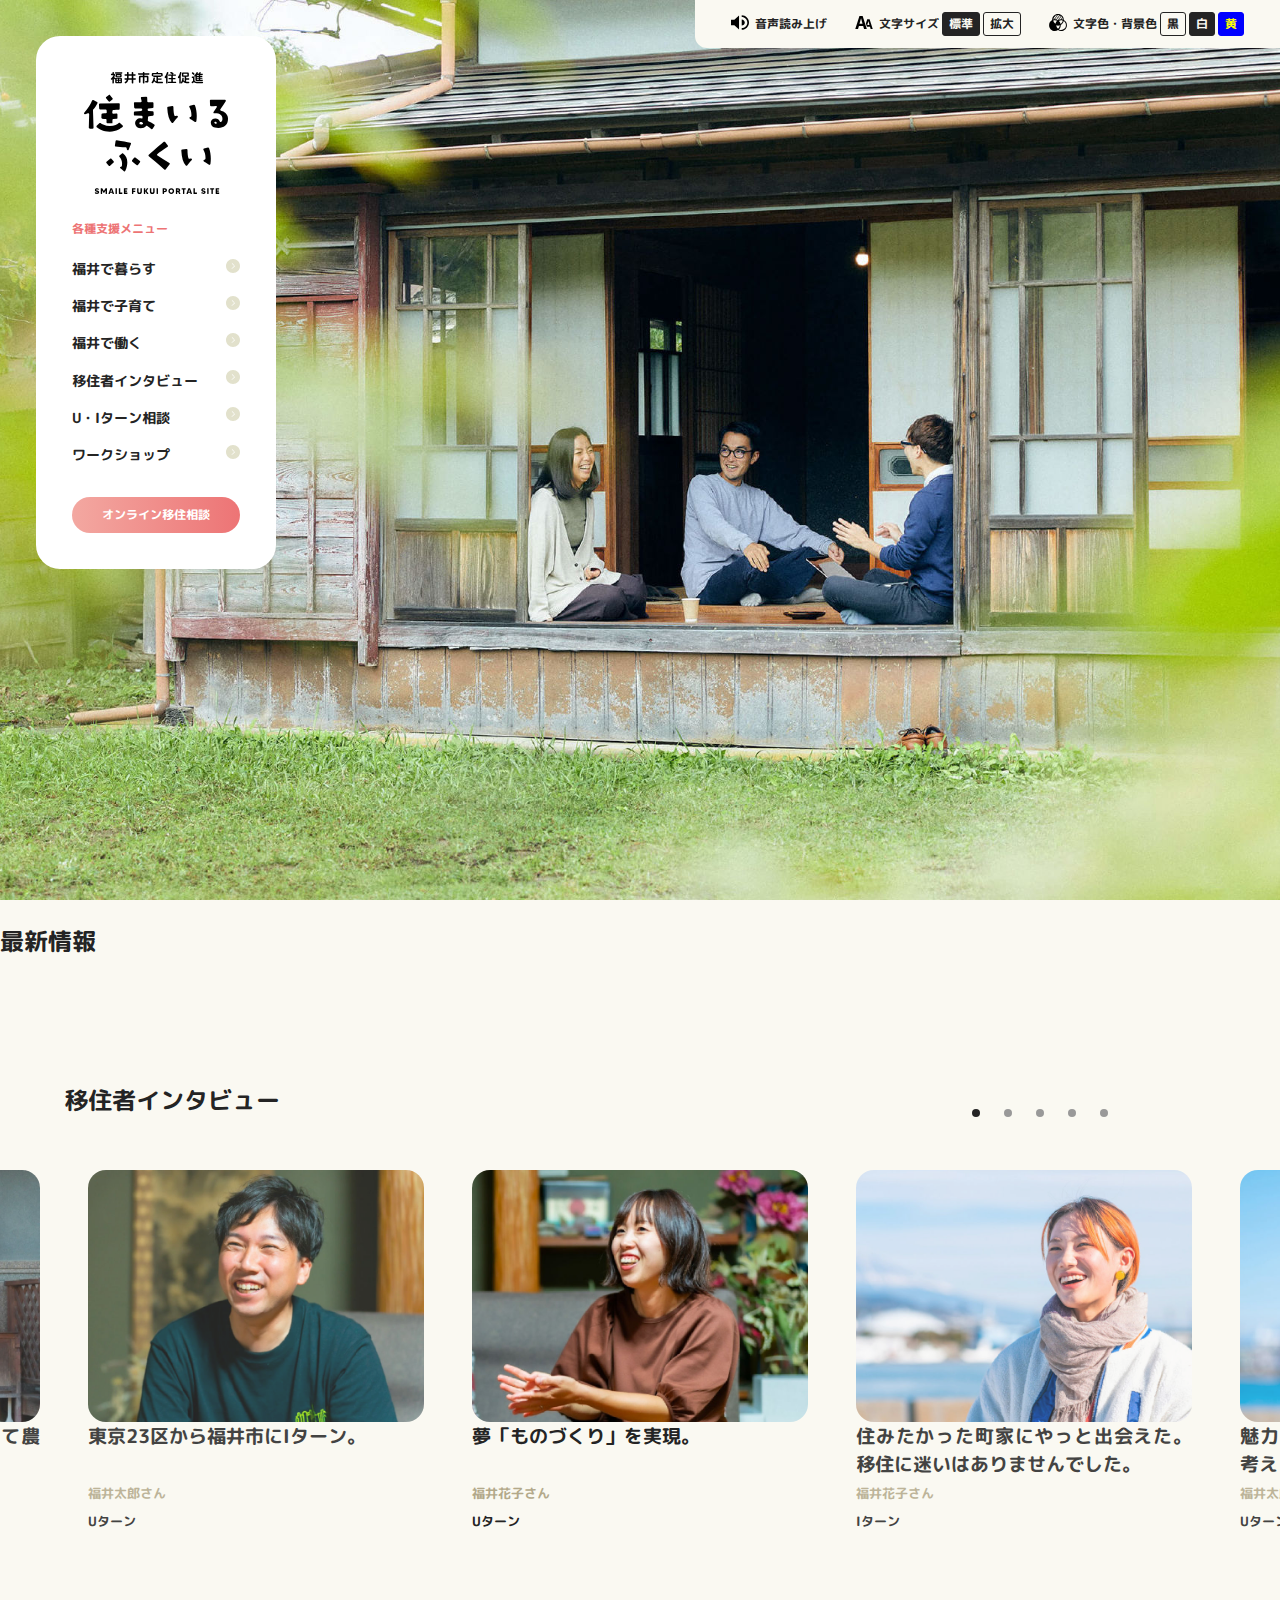
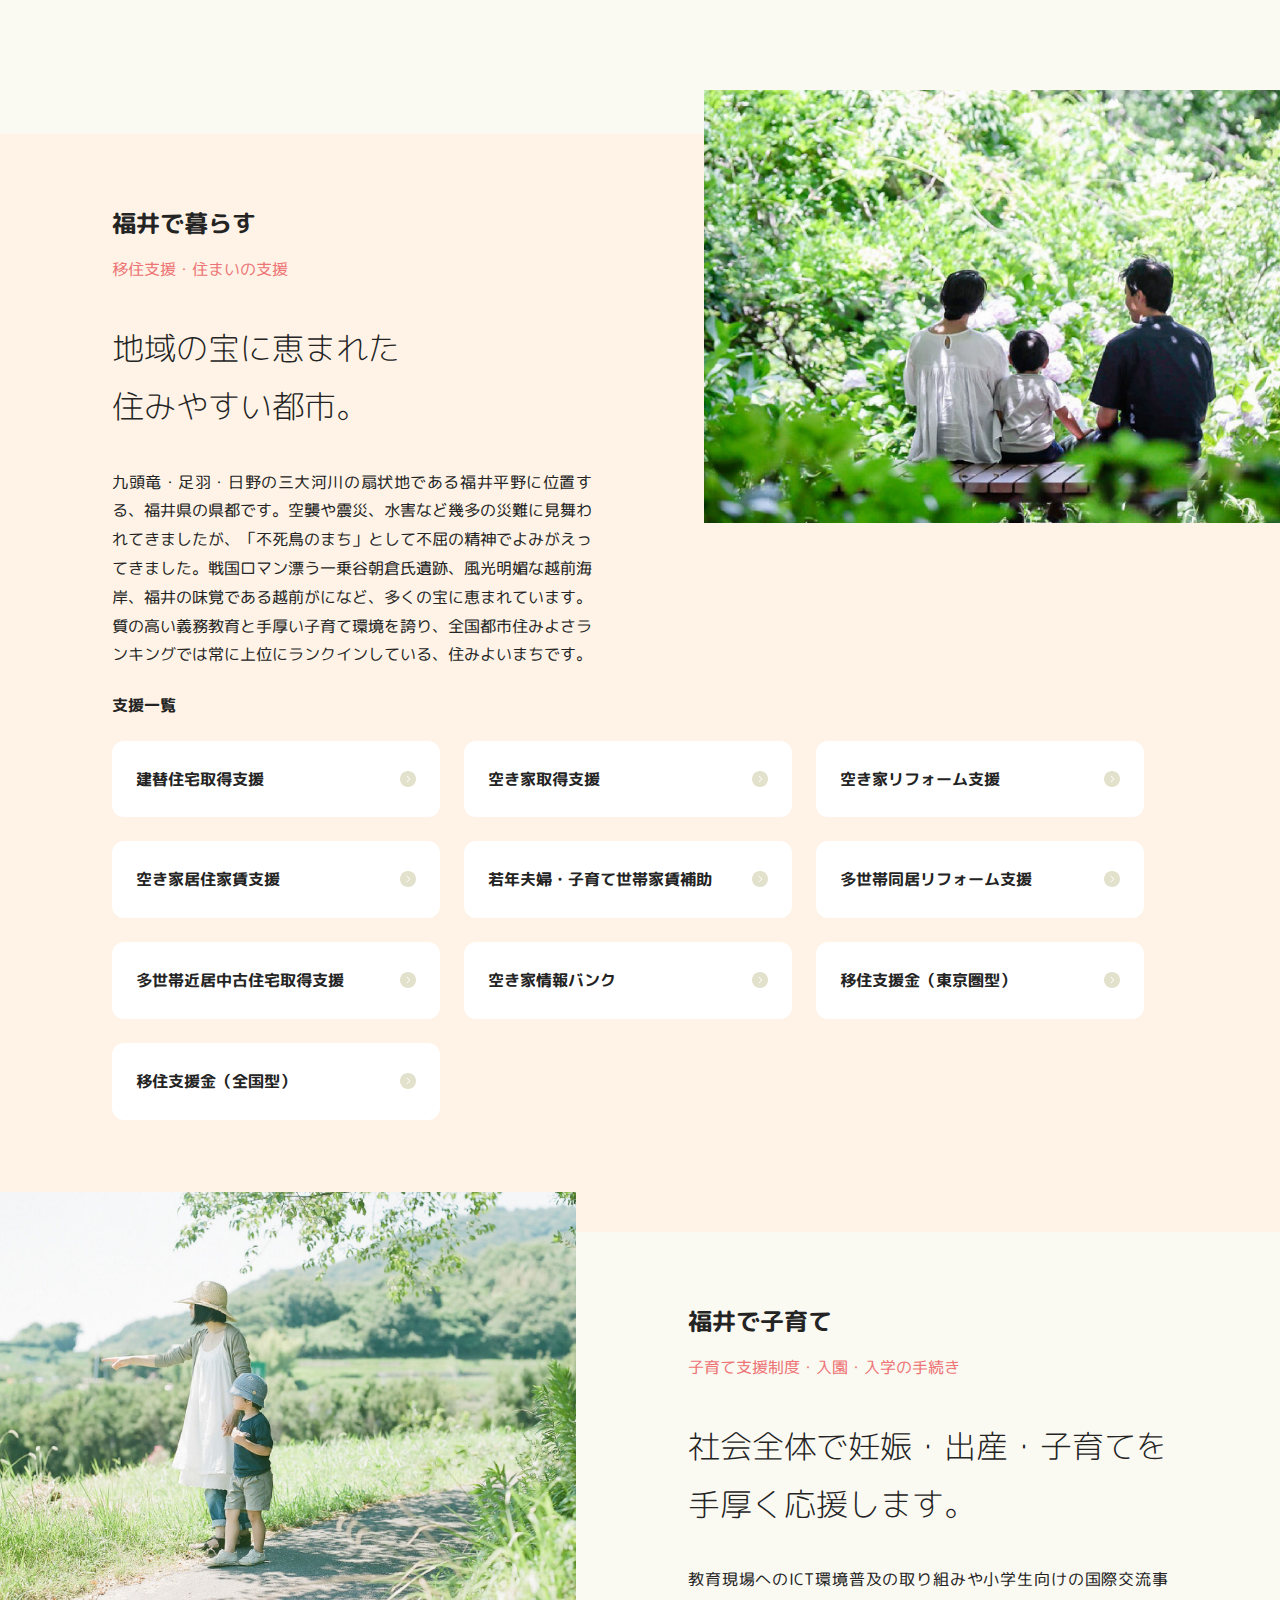
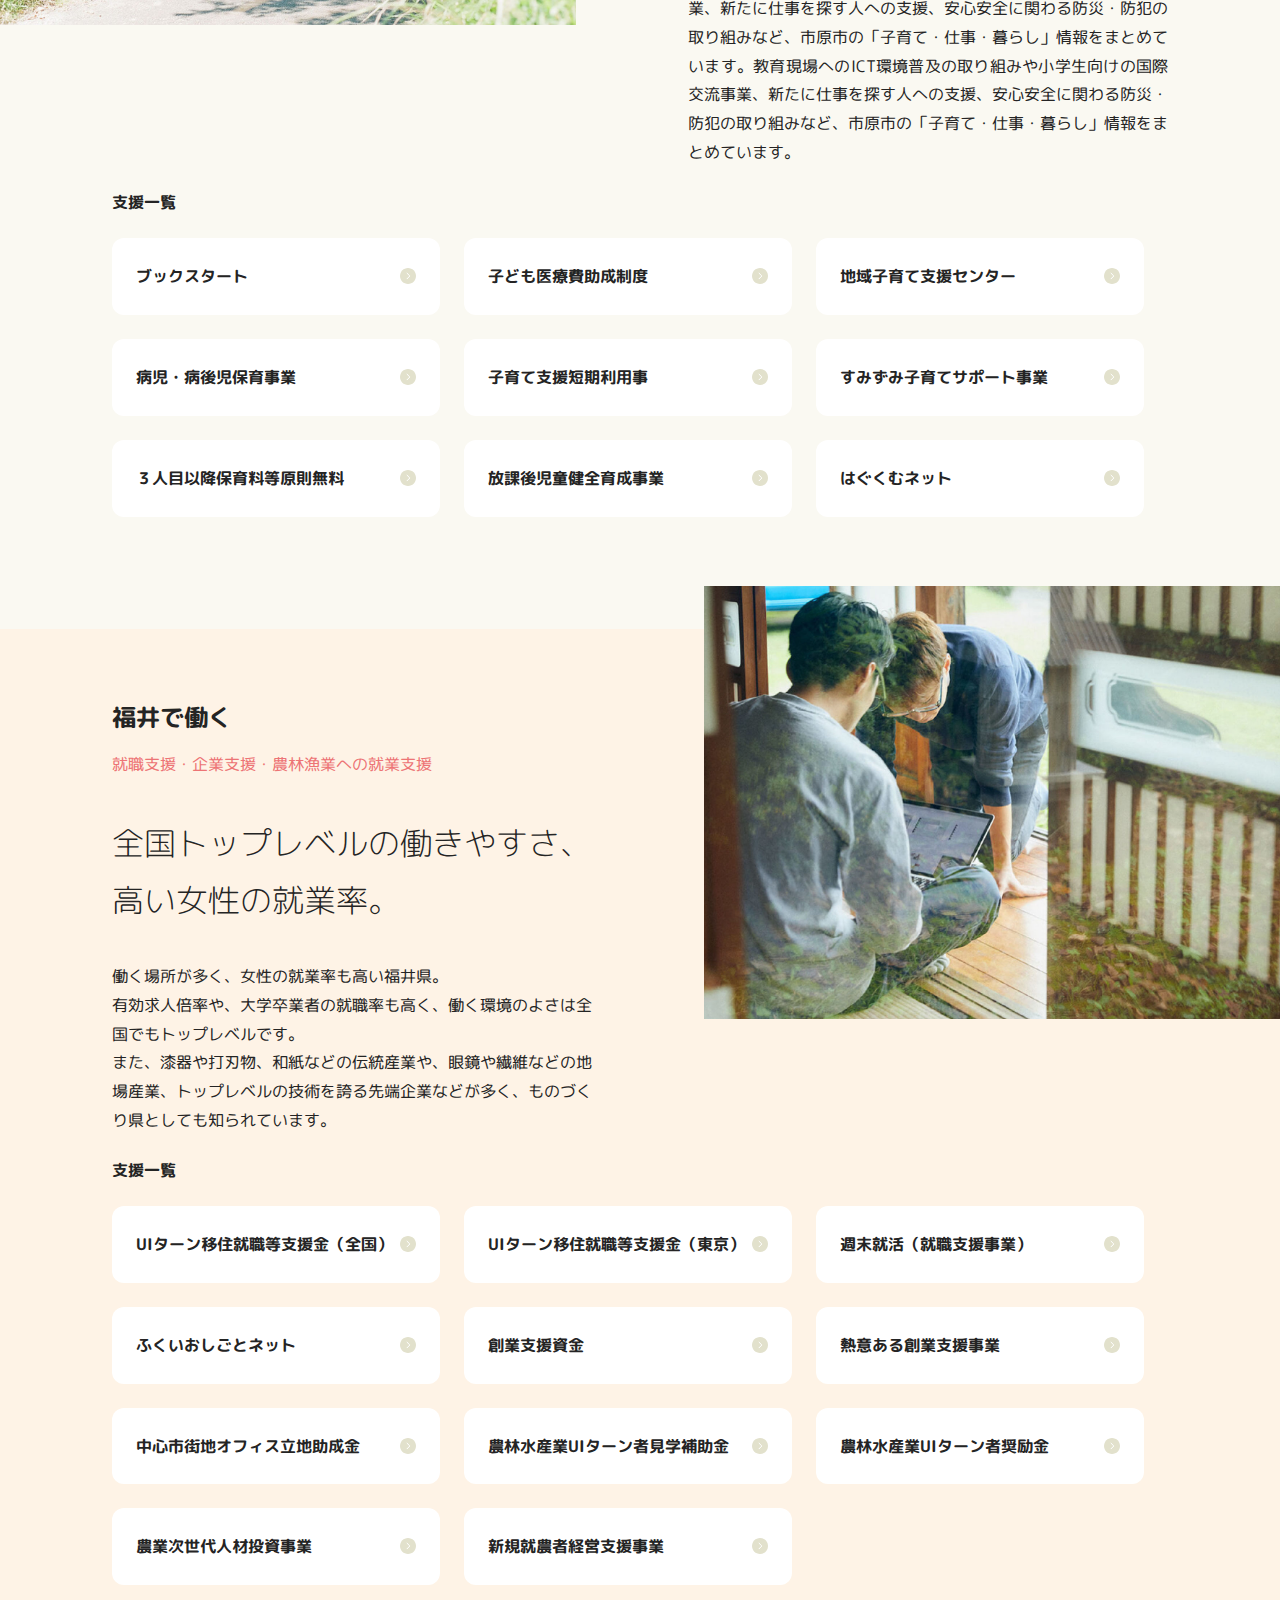
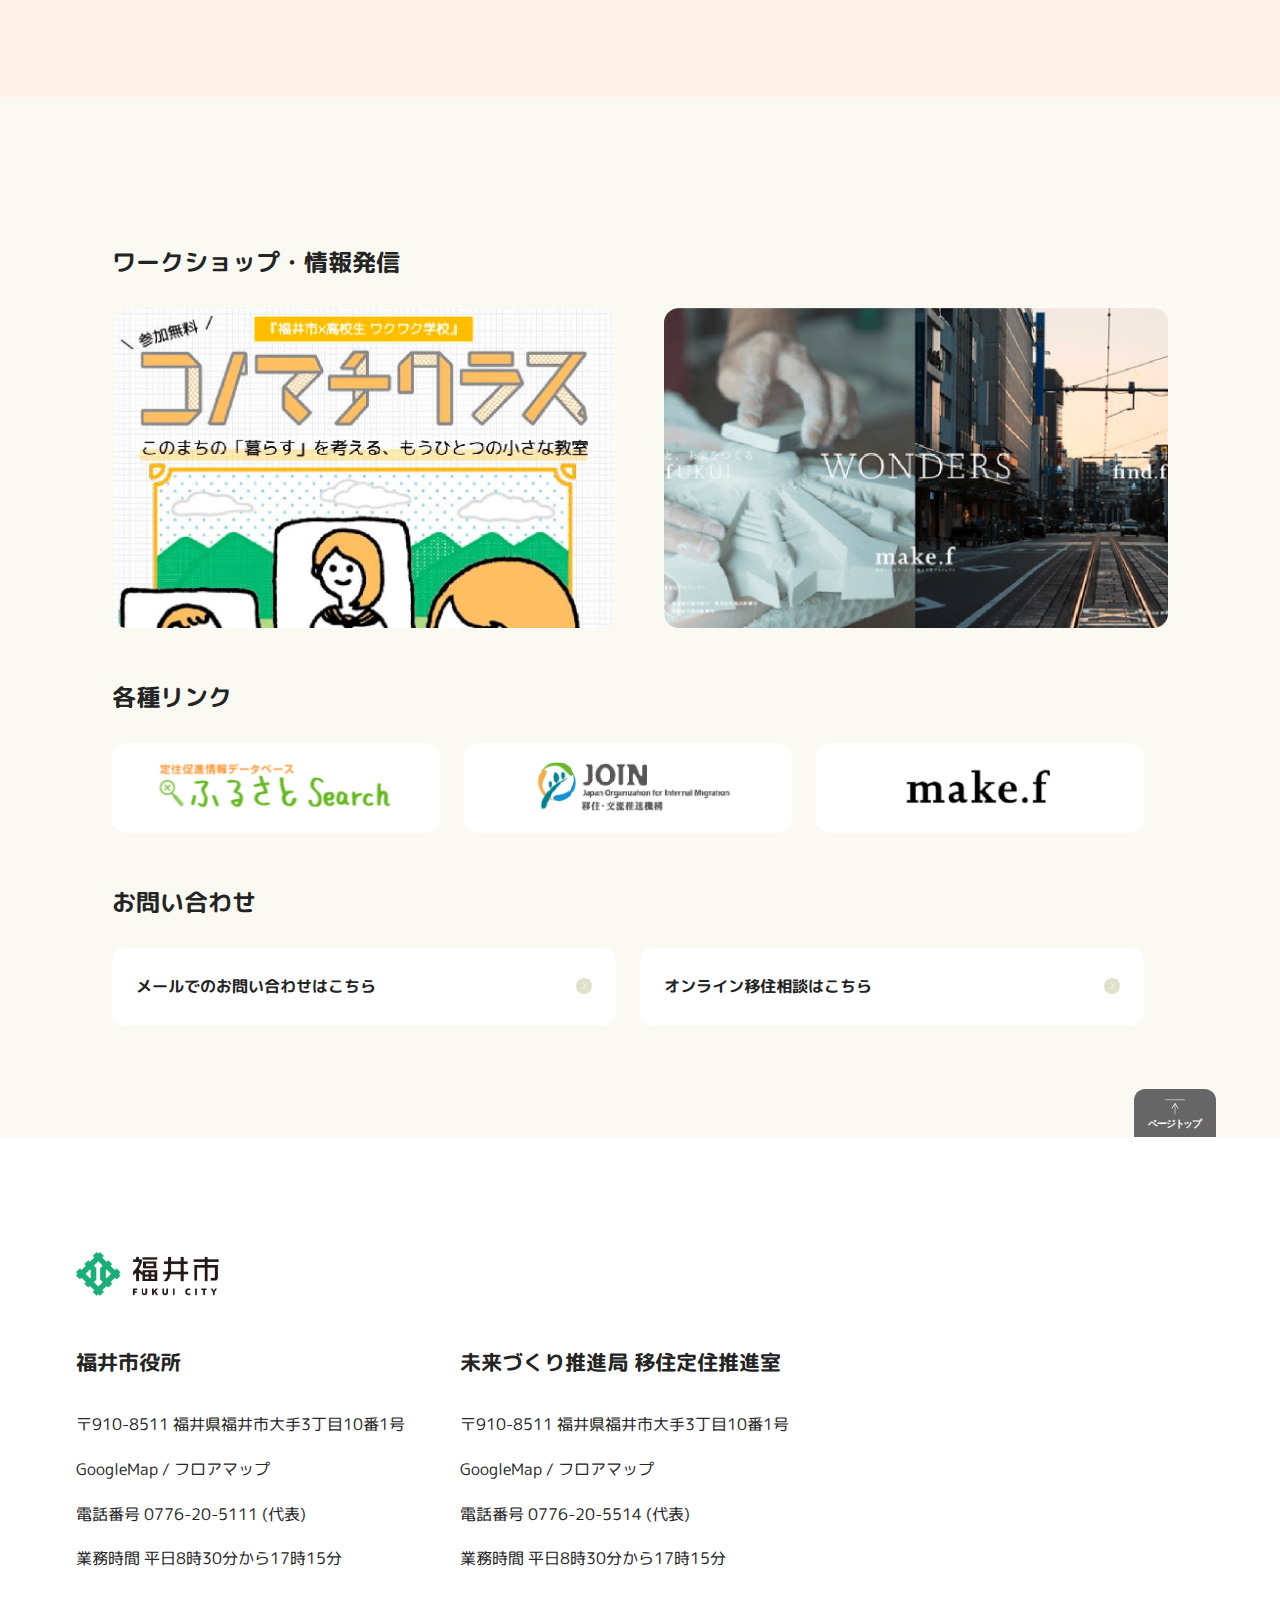
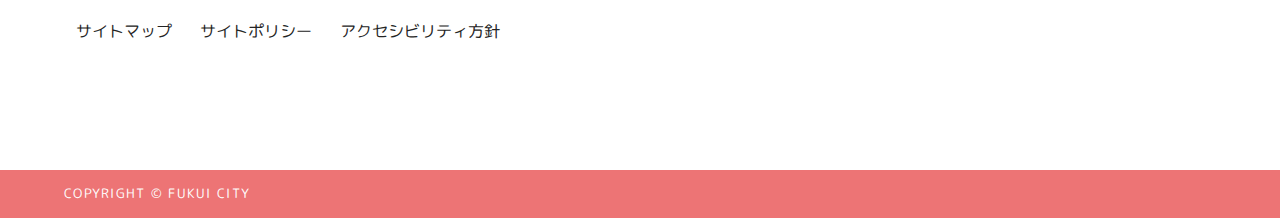
==== index.html @ 0d893379 "Implement tooltip" ====
<!DOCTYPE html>
<html>
  <head>
    <meta charset="utf-8">
    <meta name="viewport" content="width=device-width, initial-scale=1.0">
    <title>福井市定住促進 住まいるふくい</title>
    <link rel="preconnect" href="https://fonts.googleapis.com">
    <link rel="preconnect" href="https://fonts.gstatic.com" crossorigin>
    <link href="https://fonts.googleapis.com/css2?family=M+PLUS+Rounded+1c:wght@300;400;700&display=swap" rel="stylesheet">
    <link rel="stylesheet" href="./style.css">
    <link rel="icon" href="favicon.ico">
  </head>
  <body>
    <header id="hero" class="hero">
      <div class="hero__mobileHeader">
        <div class="hero__sitebrand --mobile">
          <img src="./assets/logo_teiju.svg">
        </div>
        <div class="hero__accessibility btnAccessibility">
          <span>アクセシビリティ・言語</span>
          <img src="./assets/icon_accessibility.svg">
        </div>
      </div>
      <div class="hero__inner">
        <nav class="hero__nav">
          <h1 class="hero__sitebrand">
            <img src="./assets/logo_teiju.svg">
          </h1>
          <h2 class="hero__navheading">各種支援メニュー</h2>
          <ul class="nav">
            <li class="nav__mainMenuItem"><a href="#" data-toggle="submenu">福井で暮らす</a>
              <div class="nav__subMenuWrap --collapse" data-role="submenu">
                <div class="nav__subMenuInner --collapse">
                  <h3 class="nav__subHeading">見出しが入ります</h3>
                  <ul class="nav__subMenu">
                    <li class="nav__subMenuItem"><a href="#">リスト項目が入ります</a></li>
                  </ul>
                  <h3 class="nav__subHeading">見出しが入ります</h3>
                  <ul class="nav__subMenu">
                    <li class="nav__subMenuItem"><a href="#">リスト項目が入ります</a></li>
                    <li class="nav__subMenuItem"><a href="#">リスト項目が入ります</a></li>
                    <li class="nav__subMenuItem"><a href="#">リスト項目が入ります</a></li>
                  </ul>
                  <h3 class="nav__subHeading">見出しが入ります</h3>
                  <ul class="nav__subMenu">
                    <li class="nav__subMenuItem"><a href="#">リスト項目が入ります</a></li>
                    <li class="nav__subMenuItem"><a href="#">リスト項目が入ります</a></li>
                    <li class="nav__subMenuItem"><a href="#">リスト項目が入ります</a></li>
                  </ul>
                </div>
              </div>
            </li>
            <li class="nav__mainMenuItem"><a href="#" data-toggle="submenu">福井で子育て</a>
              <div class="nav__subMenuWrap --collapse" data-role="submenu">
                <div class="nav__subMenuInner --collapse">
                  <h3 class="nav__subHeading">見出しが入ります</h3>
                  <ul class="nav__subMenu">
                    <li class="nav__subMenuItem"><a href="#">リスト項目が入ります</a></li>
                  </ul>
                  <h3 class="nav__subHeading">見出しが入ります</h3>
                  <ul class="nav__subMenu">
                    <li class="nav__subMenuItem"><a href="#">リスト項目が入ります</a></li>
                    <li class="nav__subMenuItem"><a href="#">リスト項目が入ります</a></li>
                  </ul>
                </div>
              </div>
            </li>
            <li class="nav__mainMenuItem"><a href="#" data-toggle="submenu">福井で働く</a>
              <div class="nav__subMenuWrap --collapse" data-role="submenu">
                <div class="nav__subMenuInner --collapse">
                  <h3 class="nav__subHeading">就職支援</h3>
                  <ul class="nav__subMenu">
                    <li class="nav__subMenuItem"><a href="#">就職支援事業「週末就活」</a></li>
                  </ul>
                  <h3 class="nav__subHeading">起業支援</h3>
                  <ul class="nav__subMenu">
                    <li class="nav__subMenuItem"><a href="#">創業支援資金</a></li>
                    <li class="nav__subMenuItem"><a href="#">熱意ある創業支援事業</a></li>
                    <li class="nav__subMenuItem"><a href="#">中心市街地オフィス立地助成金</a></li>
                  </ul>
                  <h3 class="nav__subHeading">農林漁業への就業支援</h3>
                  <ul class="nav__subMenu">
                    <li class="nav__subMenuItem"><a href="#">新規就農支援</a></li>
                    <li class="nav__subMenuItem"><a href="#">林業への就業支援</a></li>
                    <li class="nav__subMenuItem"><a href="#">漁業への就業支援</a></li>
                  </ul>
                </div>
              </div>
            </li>
            <li class="nav__mainMenuItem"><a href="#" data-toggle="submenu">移住者インタビュー</a>
              <div class="nav__subMenuWrap --collapse" data-role="submenu">
                <div class="nav__subMenuInner --collapse">
                  <h3 class="nav__subHeading">見出しが入ります</h3>
                  <ul class="nav__subMenu">
                    <li class="nav__subMenuItem"><a href="#">リスト項目が入ります</a></li>
                    <li class="nav__subMenuItem"><a href="#">リスト項目が入ります</a></li>
                  </ul>
                  <h3 class="nav__subHeading">見出しが入ります</h3>
                  <ul class="nav__subMenu">
                    <li class="nav__subMenuItem"><a href="#">リスト項目が入ります</a></li>
                    <li class="nav__subMenuItem"><a href="#">リスト項目が入ります</a></li>
                  </ul>
                </div>
              </div>
            </li>
            <li class="nav__mainMenuItem"><a href="#" data-toggle="submenu">U・Iターン相談</a>
              <div class="nav__subMenuWrap --collapse" data-role="submenu">
                <div class="nav__subMenuInner --collapse">
                  <h3 class="nav__subHeading">見出しが入ります</h3>
                  <ul class="nav__subMenu">
                    <li class="nav__subMenuItem"><a href="#">リスト項目が入ります</a></li>
                    <li class="nav__subMenuItem"><a href="#">リスト項目が入ります</a></li>
                  </ul>
                </div>
              </div>
            </li>
            <li class="nav__mainMenuItem"><a href="#" data-toggle="submenu">ワークショップ</a>
              <div class="nav__subMenuWrap --collapse" data-role="submenu">
                <div class="nav__subMenuInner --collapse">
                  <h3 class="nav__subHeading">見出しが入ります</h3>
                  <ul class="nav__subMenu">
                    <li class="nav__subMenuItem"><a href="#">リスト項目が入ります</a></li>
                    <li class="nav__subMenuItem"><a href="#">リスト項目が入ります</a></li>
                  </ul>
                </div>
              </div>
            </li>
          </ul>
          <a href="#" class="nav__button">オンライン移住相談</a>
        </nav>
        <div class="controlpanel">
          <ul class="controlpanel__controllers">
            <li class="controlpanel__controller --speaker">
              <a href="#" class="controlpanel__span --speaker btnSpeaker">音声読み上げ</a>
            </li>
            <li class="controlpanel__controller --fontsize">
              <span class="controlpanel__span --fontsize">文字サイズ</span>
              <a href="#" class="controlpanel__button --fontsize_reguler btnFontsizeReguler">標準</a>
              <a href="#" class="controlpanel__button --fontsize_large btnFontsizeLarge">拡大</a>
            </li>
            <li class="controlpanel__controller --color">
              <span class="controlpanel__span --color">文字色・背景色</span>
              <a href="#" class="controlpanel__button --color_light btnColorLight">黒</a>
              <a href="#" class="controlpanel__button --color_dark btnColorDark">白</a>
              <a href="#" class="controlpanel__button --color_vivid btnColorVivid">黄</a>
            </li>
          </ul>
        </div>
      </div>
    </header>
    <main>
      <section id="news" class="news">
        <div class="news__inner">
          <h2 class="news__heading">最新情報</h2>

        </div>
      </section>
      <section id="interview" class="interview">
        <h2 class="interview__heading">移住者インタビュー</h2>
        <div class="slider" data-gap="48">
          <figure class="slider__inner">
            <figure class="slider__item">
              <img class="slider__image" src="./assets/interview_00.jpg">
              <figcaption class="slider__caption">
                夢「ものづくり」を実現。<br>&nbsp;
                <br><span class="slider__captionSpan1">福井花子さん</span>
                <br><span class="slider__captionSpan2">Uターン</span>
              </figcaption>
            </figure>
            <figure class="slider__item">
              <img class="slider__image" src="./assets/interview_01.jpg">
              <figcaption class="slider__caption">
                住みたかった町家にやっと出会えた。移住に迷いはありませんでした。
                <br><span class="slider__captionSpan1">福井花子さん</span>
                <br><span class="slider__captionSpan2">Iターン</span>
              </figcaption>
            </figure>
            <figure class="slider__item">
              <img class="slider__image" src="./assets/interview_02.jpg">
              <figcaption class="slider__caption">
                魅力的な人・もの・資源につながって考えられる場所。
                <br><span class="slider__captionSpan1">福井太郎さん</span>
                <br><span class="slider__captionSpan2">Uターン</span>
              </figcaption>
            </figure>
            <figure class="slider__item">
              <img class="slider__image" src="./assets/interview_03.jpg">
              <figcaption class="slider__caption">
                自然豊かな地で、家族一丸となって農作物を育てる幸せ。
                <br><span class="slider__captionSpan1">福井花子さん</span>
                <br><span class="slider__captionSpan2">Iターン</span>
              </figcaption>
            </figure>
            <figure class="slider__item">
              <img class="slider__image" src="./assets/interview_04.jpg">
              <figcaption class="slider__caption">
                東京23区から福井市にIターン。<br>&nbsp;
                <br><span class="slider__captionSpan1">福井太郎さん</span>
                <br><span class="slider__captionSpan2">Uターン</span>
              </figcaption>
            </figure>
          </figure>
        </div>
      </section>
      <section id="support-live" class="support-live">
        <figure class="support-live__image">
          <img src="./assets/support-live.jpg">
        </figure>
        <div class="support-live__inner">
          <div class="support-live__content">
            <h2 class="support-live__heading">
              福井で暮らす
              <br><span class="support-live__subheading">移住支援・住まいの支援</span>
            </h2>
            <h3 class="support-live__lead">地域の宝に恵まれた<br>住みやすい都市。</h3>
            <div class="support-live__intro">
              <p>九頭竜・足羽・日野の三大河川の扇状地である福井平野に位置する、福井県の県都です。空襲や震災、水害など幾多の災難に見舞われてきましたが、「不死鳥のまち」として不屈の精神でよみがえってきました。戦国ロマン漂う一乗谷朝倉氏遺跡、風光明媚な越前海岸、福井の味覚である越前がになど、多くの宝に恵まれています。質の高い義務教育と手厚い子育て環境を誇り、全国都市住みよさランキングでは常に上位にランクインしている、住みよいまちです。</p>
            </div>
          </div>
          <div class="support-live__support">
            <h4>支援一覧</h4>
            <ul class="support-live__list">
              <li class="support-live__listItem"><a href="#">建替住宅取得支援</a></li>
              <li class="support-live__listItem"><a href="#">空き家取得支援</a></li>
              <li class="support-live__listItem"><a href="#">空き家リフォーム支援</a></li>
              <li class="support-live__listItem"><a href="#">空き家居住家賃支援</a></li>
              <li class="support-live__listItem"><a href="#">若年夫婦・子育て世帯家賃補助</a></li>
              <li class="support-live__listItem"><a href="#">多世帯同居リフォーム支援</a></li>
              <li class="support-live__listItem"><a href="#">多世帯近居中古住宅取得支援</a></li>
              <li class="support-live__listItem"><a href="#">空き家情報バンク </a></li>
              <li class="support-live__listItem"><a href="#">移住支援金（東京圏型）</a></li>
              <li class="support-live__listItem"><a href="#">移住支援金（全国型）
              </a></li>
            </ul>
          </div>
        </div>
      </section>
      <section id="support-childcare" class="support-childcare">
        <figure class="support-childcare__image">
          <img src="./assets/support-childcare.jpg">
        </figure>
        <div class="support-childcare__inner">
          <div class="support-childcare__content">
            <h2 class="support-childcare__heading">
              福井で子育て
              <br><span class="support-childcare__subheading">子育て支援制度・入園・入学の手続き</span>
            </h2>
            <h3 class="support-childcare__lead">社会全体で妊娠・出産・子育てを<br>手厚く応援します。</h3>
            <div class="support-childcare__intro">
              <p>教育現場へのICT環境普及の取り組みや小学生向けの国際交流事業、新たに仕事を探す人への支援、安心安全に関わる防災・防犯の取り組みなど、市原市の「子育て・仕事・暮らし」情報をまとめています。教育現場へのICT環境普及の取り組みや小学生向けの国際交流事業、新たに仕事を探す人への支援、安心安全に関わる防災・防犯の取り組みなど、市原市の「子育て・仕事・暮らし」情報をまとめています。</p>
            </div>
          </div>
          <div class="support-childcare__support">
            <h4>支援一覧</h4>
            <ul class="support-childcare__list">
              <li class="support-childcare__listItem"><a href="#">ブックスタート</a></li>
              <li class="support-childcare__listItem"><a href="#">子ども医療費助成制度</a></li>
              <li class="support-childcare__listItem"><a href="#">地域子育て支援センター</a></li>
              <li class="support-childcare__listItem"><a href="#">病児・病後児保育事業</a></li>
              <li class="support-childcare__listItem"><a href="#">子育て支援短期利用事 </a></li>
              <li class="support-childcare__listItem"><a href="#">すみずみ子育てサポート事業</a></li>
              <li class="support-childcare__listItem"><a href="#">３人目以降保育料等原則無料 </a></li>
              <li class="support-childcare__listItem"><a href="#">放課後児童健全育成事業 </a></li>
              <li class="support-childcare__listItem"><a href="#">はぐくむネット</a></li>
            </ul>
          </div>
        </div>
      </section>
      <section id="support-work" class="support-work">
        <figure class="support-work__image">
          <img src="./assets/support-work.jpg">
        </figure>
        <div class="support-work__inner">
          <div class="support-work__content">
            <h2 class="support-work__heading">
              福井で働く
              <br><span class="support-work__subheading">就職支援・企業支援・農林漁業への就業支援</span>
            </h2>
            <h3 class="support-work__lead">全国トップレベルの働きやすさ、<br>高い女性の就業率。</h3>
            <div class="support-work__intro">
              <p>働く場所が多く、女性の就業率も高い福井県。</p>
              <p>有効求人倍率や、大学卒業者の就職率も高く、働く環境のよさは全国でもトップレベルです。</p>
              <p>また、漆器や打刃物、和紙などの伝統産業や、眼鏡や繊維などの地場産業、トップレベルの技術を誇る先端企業などが多く、ものづくり県としても知られています。</p>
            </div>
          </div>
          <div class="support-work__support">
            <h4>支援一覧</h4>
            <ul class="support-work__list">
              <li class="support-work__listItem"><a href="#">UIターン移住就職等支援金（全国）</a></li>
              <li class="support-work__listItem"><a href="#">UIターン移住就職等支援金（東京） </a></li>
              <li class="support-work__listItem"><a href="#">週末就活（就職支援事業）</a></li>
              <li class="support-work__listItem"><a href="#">ふくいおしごとネット </a></li>
              <li class="support-work__listItem"><a href="#">創業支援資金</a></li>
              <li class="support-work__listItem"><a href="#">熱意ある創業支援事業</a></li>
              <li class="support-work__listItem"><a href="#">中心市街地オフィス立地助成金</a></li>
              <li class="support-work__listItem"><a href="#">農林水産業UIターン者見学補助金</a></li>
              <li class="support-work__listItem"><a href="#">農林水産業UIターン者奨励金</a></li>
              <li class="support-work__listItem"><a href="#">農業次世代人材投資事業</a></li>
              <li class="support-work__listItem"><a href="#">新規就農者経営支援事業</a></li>
            </ul>
          </div>
        </div>
      </section>
      <section id="others" class="others">
        <div class="others__inner">
          <h2 class="others__heading">ワークショップ・情報発信</h2>
          <ul class="others__projects">
            <li class="others__project"><a href="#"><img src="./assets/project_00.png"></a></li>
            <li class="others__project"><a href="#"><img src="./assets/project_01.png"></a></li>
          </ul>
          <h2 class="others__heading">各種リンク</h2>
          <ul class="others__banners">
            <li class="others__banner"><a href="#"><img src="./assets/banner_00.png"></a></li>
            <li class="others__banner"><a href="#"><img src="./assets/banner_01.png"></a></li>
            <li class="others__banner"><a href="#"><img src="./assets/banner_02.png"></a></li>
          </ul>
          <h2 class="others__heading">お問い合わせ</h2>
          <ul class="others__contacts">
            <li class="others__contact"><a href="#">メールでのお問い合わせはこちら</a></li>
            <li class="others__contact"><a href="#">オンライン移住相談はこちら</a></li>
          </ul>
        </div>
      </section>
    </main>
    <footer id="footer" class="footer">
      <div class="footer__inner">
        <h3 class="footer__heading">
          <img src="./assets/logo_fukuishi.png">
        </h3>
        <div class="footer__info">
          <h4>福井市役所</h4>
          <p>〒910-8511 福井県福井市大手3丁目10番1号</p>
          <p><a href="#">GoogleMap</a> / <a href="#">フロアマップ</a></p>
          <p>電話番号 0776-20-5111 (代表)</p>
          <p>業務時間 平日8時30分から17時15分</p>
        </div>
        <div class="footer__info">
          <h4>未来づくり推進局 移住定住推進室</h4>
          <p>〒910-8511 福井県福井市大手3丁目10番1号</p>
          <p><a href="#">GoogleMap</a> / <a href="#">フロアマップ</a></p>
          <p>電話番号 0776-20-5514 (代表)</p>
          <p>業務時間 平日8時30分から17時15分</p>
        </div>
        <ul class="footer__links">
          <li class="footer__link"><a href="#">サイトマップ</a></li>
          <li class="footer__link"><a href="#">サイトポリシー</a></li>
          <li class="footer__link"><a href="#">アクセシビリティ方針</a></li>
        </ul>
        <a href="#" id="backToTop" class="footer__backToTop"><img src="./assets/backToTop.svg"></a>
      </div>
      <div class="footer__copyright">
        <div class="footer__copyinner">
          <small>copyright &copy; fukui city</small>
        </div>
      </div>
    </footer>
    <script src="./js/_backToTop.js"></script>
    <script src="./js/_drawerMenu.js"></script>
    <script src="./js/_evilIcons.js"></script>
    <script src="./js/_mainMenu.js"></script>
    <script src="./js/_slider.js"></script>
    <script src="./js/_textController.js"></script>
    <script src="./js/init.js"></script>
  </body>
</html>
---- style.css ----
/**
 * Variables
 */
:root {
  --default-background-1: #faf9f2;
  --default-background-2: #fef3e6;
  --default-foreground: #242424;
  --invert-background-1: #292a31;
  --invert-background-2: #25303d;
  --invert-foreground: #ffffff;
  --background-color-1: var(--default-background-1);
  --background-color-2: var(--default-background-2);
  --foreground-color: var(--default-foreground);
}

/**
 * Normarize
 */
*,
*::before,
*::after {
  box-sizing: border-box;
}

html {
  font-size: min(3.84vw, 16px);
}
html.--large {
  font-size: min(4.32vw, 20px);
}
@media (min-width: 900px) {
  html {
    font-size: clamp(12px, 1.33vw, 16px);
  }
  html.--large {
    font-size: clamp(15px, 1.67vw, 20px);
  }
}

body {
  margin: 0;
  background-color: var(--background-color-1);
  color: var(--foreground-color);
  font-family: "M PLUS Rounded 1c", sans-serif;
  font-weight: 400;
  line-height: 1.8;
  -webkit-text-size-adjust: 100%;
}

a {
  color: var(--foreground-color);
  text-decoration: none;
}

img {
  width: 100%;
  height: auto;
  vertical-align: middle;
}

figure {
  display: block;
  margin: 0;
}

table {
  border-collapse: collapse;
  border-spacing: 0;
}

th {
  text-align: left;
}

button, input, select, textarea {
  font: inherit;
}

/**
 * Component - Icon
 */
.icon {
  position: relative;
  display: inline-block;
  width: 1.5rem;
  height: 1.5rem;
  overflow: hidden;
  fill: currentColor;
}

.icon__cnt {
  width: 100%;
  height: 100%;
  background: inherit;
  fill: inherit;
  pointer-events: none;
  transform: translateX(0);
  -ms-transform: translate(0.5px, -0.3px);
}

.icon--m {
  width: 3rem;
  height: 3rem;
}

.icon--l {
  width: 4.5rem;
  height: 4.5rem;
}

/*
 * Section
 */
.support-work, .support-childcare, .support-live {
  position: relative;
  padding: 0 0 6rem;
}

.support-work__image, .support-childcare__image, .support-live__image {
  display: block;
  width: 100%;
}
.support-work__image img, .support-childcare__image img, .support-live__image img {
  aspect-ratio: 2;
  -o-object-fit: cover;
     object-fit: cover;
}
@media (min-width: 900px) {
  .support-work__image, .support-childcare__image, .support-live__image {
    position: absolute;
    top: -4%;
    width: min(45%, 48rem);
  }
  .support-work__image img, .support-childcare__image img, .support-live__image img {
    aspect-ratio: 1.33;
  }
}

.others__inner, .interview__heading, .footer__copyinner, .footer__inner, .support-work__inner, .support-childcare__inner, .support-live__inner {
  width: min(100%, 1200px);
  margin: auto;
  padding: 0 clamp(0.75rem, 2%, 1.5rem);
}

.footer__copyinner, .footer__inner, .support-work__inner, .support-childcare__inner, .support-live__inner {
  display: flex;
  flex-flow: row wrap;
}

.support-work__content, .support-childcare__content, .support-live__content {
  flex: 0 0 100%;
  padding: 3rem 0.75rem 0;
}
@media (min-width: 900px) {
  .support-work__content, .support-childcare__content, .support-live__content {
    flex: 0 0 50%;
    padding: 3rem 3rem 0;
  }
}

.support-work__heading, .support-childcare__heading, .support-live__heading {
  font-weight: 700;
  font-size: 1.5rem;
}

.support-work__subheading, .support-childcare__subheading, .support-live__subheading {
  color: #ed7475;
  font-weight: 400;
  font-size: 1rem;
}

.support-work__lead, .support-childcare__lead, .support-live__lead {
  font-weight: 300;
  font-size: 2rem;
}

.support-work__intro, .support-childcare__intro, .support-live__intro {
  text-align: justify;
}
.support-work__intro p, .support-childcare__intro p, .support-live__intro p {
  margin: 0;
}

.support-work__support, .support-childcare__support, .support-live__support {
  flex: 0 0 100%;
  padding: 0 0.75rem;
}
@media (min-width: 900px) {
  .support-work__support, .support-childcare__support, .support-live__support {
    padding: 0 3rem;
  }
}

.support-work__list, .support-childcare__list, .support-live__list {
  list-style: none;
  display: flex;
  flex-flow: row wrap;
  justify-content: flex-start;
  gap: 1.5rem;
  padding: 0;
}

.support-work__listItem, .support-childcare__listItem, .support-live__listItem {
  flex: 1 1 100%;
}
@media (min-width: 900px) {
  html:not(.--large) .support-work__listItem, html:not(.--large) .support-childcare__listItem, html:not(.--large) .support-live__listItem {
    flex: 0 1 calc(50% - 0.75rem);
  }
}
@media (min-width: 1200px) {
  .support-work__listItem, .support-childcare__listItem, .support-live__listItem {
    flex: 0 1 calc(50% - 0.75rem);
  }
  html:not(.--large) .support-work__listItem, html:not(.--large) .support-childcare__listItem, html:not(.--large) .support-live__listItem {
    flex: 0 1 calc(33.33% - 1.5rem);
  }
}
.support-work__listItem a, .support-childcare__listItem a, .support-live__listItem a {
  display: block;
  padding: 1.5rem;
  border-radius: 0.75rem;
  background-color: #ffffff;
  color: #242424;
  font-weight: 700;
}
.support-work__listItem a::after, .support-childcare__listItem a::after, .support-live__listItem a::after {
  content: "";
  float: right;
  display: block;
  width: 1rem;
  height: 1rem;
  margin: 0.375rem 0;
  background: url("./assets/icon_more.svg") no-repeat 50% 50%/contain scroll;
}
.support-work__listItem a:hover, .support-childcare__listItem a:hover, .support-live__listItem a:hover {
  background-color: #ed7475;
  color: #ffffff;
}
.support-work__listItem a:hover::after, .support-childcare__listItem a:hover::after, .support-live__listItem a:hover::after {
  background: url("./assets/icon_more_hover.svg") no-repeat 50% 50%/contain scroll;
}

/*
 * Hero
 */
.hero__mobileHeader {
  position: fixed;
  top: 0;
  left: 0;
  z-index: 1000;
  display: flex;
  justify-content: space-between;
  width: 100%;
  height: calc(2.25rem + 48px);
  padding-right: calc(2.25rem + 48px);
  background-color: var(--background-color-1);
}
@media (min-width: 900px) {
  .hero__mobileHeader {
    display: none;
  }
}
.hero__inner {
  position: relative;
  width: 100%;
  height: 62.5vw;
  margin-top: calc(2.25rem + 48px);
  background: url("./assets/main.jpg") no-repeat 50% 50%/cover scroll;
}
@media (min-width: 900px) {
  .hero__inner {
    height: auto;
    min-height: 100vh;
    margin-top: 0;
    padding: 2.25rem;
  }
}
.hero__nav {
  position: relative;
  display: none;
  width: 15rem;
  padding: 2.25rem 0;
  border-radius: 1.5rem;
  background-color: #ffffff;
  font-size: 1rem;
}
@media (min-width: 900px) {
  .hero__nav {
    display: block;
  }
}
.hero__sitebrand:not(.--mobile) {
  width: 9rem;
  margin: 0 auto 1.5rem;
}
.hero__sitebrand.--mobile {
  display: inline-block;
  padding: 0.625rem;
}
.hero__sitebrand.--mobile img {
  width: auto;
  height: calc(1rem + 48px);
}
.--dark .hero__sitebrand.--mobile img, .--vivid .hero__sitebrand.--mobile img {
  filter: invert(1);
}
.hero__accessibility {
  display: inline-block;
  padding: 0.625rem;
}
.hero__accessibility span {
  display: none;
  color: var(--foreground-color);
  font-size: 0.875rem;
}
@media (min-width: 600px) {
  .hero__accessibility span {
    display: inline-block;
  }
}
.hero__accessibility img {
  width: calc(1rem + 32px);
  padding: 0.5rem 0;
}
.--dark .hero__accessibility img, .--vivid .hero__accessibility img {
  filter: invert(1);
}
.hero__navheading {
  padding: 0 2.25rem;
  color: #ed7475;
  font-size: 0.75rem;
}

/*
 * Nav
 */
.nav {
  list-style: none;
  margin: 0;
  padding: 0;
}
.nav__subMenu {
  list-style: none;
  padding: 0;
}
.nav__mainMenuItem a, .nav__subMenuItem a {
  display: block;
}
.nav__mainMenuItem a::after, .nav__subMenuItem a::after {
  content: "";
  float: right;
  display: block;
  width: 1em;
  height: 1em;
  margin: 0.1875em 0;
  background: url("./assets/icon_more.svg") no-repeat 50% 50%/contain scroll;
}
.nav__mainMenuItem {
  padding: 0.375rem 2.25rem;
}
.nav__mainMenuItem a {
  color: var(--default-foreground);
  font-weight: 700;
  font-size: 0.875em;
}
.nav__mainMenuItem a::after {
  background: url("./assets/icon_more.svg") no-repeat 50% 50%/contain scroll;
}
.nav__mainMenuItem a:hover, .nav__mainMenuItem a.--active {
  color: #ed7475;
}
.nav__mainMenuItem a:hover::after, .nav__mainMenuItem a.--active::after {
  background: url("./assets/icon_more_hover2.svg") no-repeat 50% 50%/contain scroll;
}
.nav__subMenuItem {
  padding: 0.1875rem 2.25rem;
}
.nav__subMenuItem a {
  color: #ffffff;
  font-weight: 400;
  font-size: 0.75em;
}
.nav__subMenuItem a::after {
  background: url("./assets/icon_more_hover.svg") no-repeat 50% 50%/contain scroll;
}
.nav__subMenuItem a:hover {
  color: #e2e1cc;
}
.nav__subMenuItem a:hover::after {
  background: url("./assets/icon_more.svg") no-repeat 50% 50%/contain scroll;
}
.nav__subMenuWrap {
  position: absolute;
  top: 0;
  left: 100%;
  bottom: 0;
  z-index: 1000;
  display: block;
  width: 0;
  height: calc(100% - 6rem);
  margin: auto;
  border-radius: 0 1.5rem 1.5rem 0;
  background-color: #ed7475;
  overflow: hidden;
  transition: all ease-in-out 0.35s;
}
.nav__subMenuWrap:not(.--collapse) {
  width: 16.5rem;
}
.nav__subMenuInner {
  padding: 0.75rem 0 2.25rem;
  opacity: 0;
  transition: opacity ease-in-out 0.15s;
}
.nav__subMenuInner:not(.--collapse) {
  opacity: 1;
  transition: opacity ease-in-out 0.15s 0.2s;
}
.nav__subHeading {
  margin: 1.5rem 0 0.75rem;
  padding: 0 2.25rem;
  color: #ffffff;
  font-weight: 700;
  font-size: 0.875em;
}
.nav__button {
  display: block;
  width: 10.5rem;
  margin: 1.5rem auto 0;
  padding: 0.75rem;
  border-radius: 1.5rem;
  background: linear-gradient(90deg, #f3a8a1, #ed7475);
  color: #ffffff;
  font-weight: 700;
  font-size: 0.75em;
  text-align: center;
  line-height: 1;
}
.nav__button:hover {
  opacity: 0.85;
}

/*
 * Drawer Menu
 */
.drawer {
  position: fixed;
  top: 0;
  right: 0;
  z-index: 1110;
  display: block;
  width: calc(2.25rem + 48px);
  height: calc(2.25rem + 48px);
  padding: 0;
  border: 0;
  background-color: transparent;
  text-align: center;
  outline: 0;
  cursor: pointer;
}
@media (min-width: 900px) {
  .drawer {
    display: none;
  }
}
.drawer__navicon.icon, .drawer__close.icon {
  position: absolute;
  top: 1.125rem;
  right: 1.125rem;
  width: 48px;
  height: 48px;
  transition: 0.25s all ease-in-out;
}
.drawer__navicon {
  color: var(--foreground-color);
  opacity: 0;
  transform: rotate(-45deg);
}
.drawer:not(.--active) .drawer__navicon {
  opacity: 1;
  transform: rotate(0);
}

.drawer__close {
  color: var(--foreground-color);
  opacity: 1;
  transform: rotate(0);
}
.drawer:not(.--active) .drawer__close {
  opacity: 0;
  transform: rotate(45deg);
}

.drawerMenu {
  position: fixed;
  top: 0;
  right: 0;
  bottom: 0;
  z-index: 1100;
  width: 100%;
  height: 100%;
  margin: auto;
  background-color: var(--background-color-1);
  text-align: center;
  transition: width ease-in-out 0.25s;
}
.drawerMenu:not(.--show) {
  width: 0;
}
.drawerMenu__inner {
  display: flex;
  flex-wrap: wrap;
  height: 100%;
  margin-bottom: 0;
  padding-top: calc(2.25rem + 48px);
  text-align: left;
  opacity: 1;
}
.drawerMenu__inner:not(.--show) {
  opacity: 0;
}
.drawerMenu__inner.--collapse {
  display: none;
}
.drawerMenu .nav {
  position: relative;
  flex: 1 1 100%;
  font-size: 1.2rem;
  overflow: hidden;
}
.drawerMenu .nav__mainMenuItem {
  border-bottom: 1px solid #cccccc;
}
.drawerMenu .nav__mainMenuItem:first-child {
  border-top: 1px solid #cccccc;
}
.drawerMenu .nav__mainMenuItem > a {
  color: var(--foreground-color);
}
.drawerMenu .nav__subMenuItem {
  border-bottom: 1px solid #ffffff;
}
.drawerMenu .nav__subMenuItem:first-child {
  border-top: 1px solid #ffffff;
}
.drawerMenu .nav__subMenuWrap {
  z-index: 1120;
  width: 100%;
  height: 100%;
  border-radius: 0;
}
.drawerMenu .nav__subMenuWrap:not(.--collapse) {
  width: 100%;
  left: 0;
}
.drawerMenu .nav__subMenuBack {
  margin: 1.5rem 0 0.75rem;
  padding: 0 2.25rem;
  color: #ffffff;
  font-size: 0.875em;
}

.drawerMenuOverlay {
  position: fixed;
  top: 0;
  right: 0;
  bottom: 0;
  z-index: 1090;
  display: block;
  width: 100%;
  height: 100%;
  background-color: transparent;
}
.drawerMenuOverlay.--collapse {
  display: none;
}

/*
 * Control panel
 */
.controlpanel {
  position: fixed;
  top: 0;
  right: 0;
  z-index: 900;
  display: none;
  padding: 0 1.5rem;
  border-radius: 0 0 0 0.75rem;
  background-color: var(--background-color-1);
}
@media (min-width: 900px) {
  .controlpanel {
    display: block;
  }
}
.controlpanel__controllers {
  list-style: none;
  margin: 0;
  padding: 0;
}
.controlpanel__controller {
  display: inline-block;
  margin: 0.75rem;
  font-weight: 700;
  font-size: 0.75rem;
}
.controlpanel__span::before {
  content: "";
  display: inline-block;
  width: 1.125rem;
  height: 1.125rem;
  margin-right: 6px;
  vertical-align: sub;
}
.--dark .controlpanel__span::before, .--vivid .controlpanel__span::before {
  filter: invert(1);
}
.controlpanel__span.--speaker::before {
  background: url("./assets/icon_speaker.svg") no-repeat 50% 50%/contain scroll;
}
.controlpanel__span.--fontsize::before {
  background: url("./assets/icon_fontsize.svg") no-repeat 50% 50%/contain scroll;
}
.controlpanel__span.--color::before {
  background: url("./assets/icon_color.svg") no-repeat 50% 50%/contain scroll;
}
.controlpanel__button {
  display: inline-block;
  padding: 0 6px;
  border: 1px solid var(--foreground-color);
  border-radius: 3px;
}
.controlpanel__button.--fontsize_reguler, .controlpanel__button.--color_dark {
  background-color: var(--foreground-color);
  color: var(--background-color-1);
}
.controlpanel__button.--color_vivid {
  border-color: blue;
  background-color: blue;
  color: yellow;
}

/*
 * Tooltip
 */
.tooltip {
  position: absolute;
  top: calc(100% + 0.75rem);
  right: 3rem;
  z-index: 900;
  opacity: 1;
  transition: opacity 0.35s linear;
}
.tooltip:not(.--active) {
  opacity: 0;
}
.tooltip__inner {
  padding: 0.75rem;
  border: 1px solid var(--foreground-color);
  border-radius: 1.5rem;
  background-color: var(--background-color-1);
}
.tooltip__arrow {
  position: absolute;
  top: -0.7rem;
  right: 4.5rem;
  width: calc(1.6rem / tan(60deg));
  height: 0.8rem;
  border-top: 0.8rem solid var(--foreground-color);
  -webkit-clip-path: polygon(50% 0, 100% 100%, 0 100%);
          clip-path: polygon(50% 0, 100% 100%, 0 100%);
  background-color: var(--background-color-1);
}
.tooltip .controlpanel__controller {
  display: block;
}

/*
 * News
 */
/*
 * Interview
 */
.interview {
  position: relative;
  padding: 6rem 0 12rem;
}
.interview__heading {
  margin-bottom: 3rem;
}

/**
 * Component - Slider
 */
.slider {
  width: 100%;
  height: calc(21rem * 0.75 + 7.5rem);
  overflow: hidden;
}
.slider__inner {
  display: flex;
  align-items: flex-start;
  height: 100%;
  margin-top: 0;
  margin-bottom: 0;
  transform: translateX(0);
}
.slider__item {
  position: relative;
  flex: 0 1 auto;
  order: 0;
  margin: 0;
  opacity: 1;
  transition: opacity 0.15s linear;
}
.slider__item:not(.--current) {
  opacity: 0.85;
}
.slider__item img {
  width: 21rem;
  aspect-ratio: 1.3333333333;
  -o-object-fit: cover;
     object-fit: cover;
  margin: 0;
  border-radius: 1.125rem;
}
.slider__caption {
  width: 21rem;
  font-weight: 700;
  font-size: 1.2rem;
  text-align: justify;
  line-height: 1.44;
}
.slider__captionSpan1 {
  color: #b3a98a;
  font-size: 0.8rem;
}
.slider__captionSpan2 {
  font-size: 0.8rem;
}
.slider__nav {
  list-style: none;
  display: flex;
  justify-content: center;
  height: 1rem;
  margin: 1.125rem auto;
  padding: 0;
}
@media (min-width: 900px) {
  .slider__nav {
    position: absolute;
    top: 6rem;
    right: 12.5%;
  }
}
.slider__navItem {
  width: 0.5rem;
  height: 0.5rem;
  margin: 0.75rem;
  border-radius: 50%;
  background-color: var(--foreground-color);
  cursor: pointer;
}
.slider__navItem:not(.--current) {
  background-color: #999999;
}

/*
 * Support live
 */
.support-live {
  background-color: var(--background-color-2);
}
.support-live__image {
  left: 55%;
}
/*
 * Support child care
 */
.support-childcare__image {
  right: 55%;
}
.support-childcare__inner {
  justify-content: flex-end;
}
/*
 * Support work
 */
.support-work {
  background-color: var(--background-color-2);
}
.support-work__image {
  left: 55%;
}
/*
 * Others
 */
.others {
  padding: 6rem 0;
}
.others__heading {
  margin: 3rem 0 1.5rem;
  padding: 0 3rem;
  font-size: 1.5rem;
}
.others__projects, .others__banners, .others__contacts {
  list-style: none;
  display: flex;
  flex-flow: row wrap;
  gap: 1.5rem;
  padding: 0 0.75rem;
}
@media (min-width: 900px) {
  .others__projects, .others__banners, .others__contacts {
    padding: 0 3rem;
  }
}
.others__projects {
  gap: 3rem;
}
.others__project {
  flex: 1 1 100%;
}
@media (min-width: 900px) {
  html:not(.--large) .others__project {
    flex: 0 1 calc(50% - 1.5rem);
  }
}
@media (min-width: 1200px) {
  .others__project {
    flex: 0 1 calc(50% - 1.5rem);
  }
}
.others__banner {
  flex: 0 1 calc(50% - 0.75rem);
}
@media (min-width: 900px) {
  .others__banner {
    flex: 0 1 calc(50% - 0.75rem);
  }
  html:not(.--large) .others__banner {
    flex: 0 1 calc(33.33% - 1.5rem);
  }
}
.others__contact {
  flex: 1 1 100%;
}
@media (min-width: 900px) {
  html:not(.--large) .others__contact {
    flex: 0 1 calc(50% - 1.5rem);
  }
}
@media (min-width: 1200px) {
  .others__contact {
    flex: 0 1 calc(50% - 1.5rem);
  }
}
.others__contact a {
  display: block;
  padding: 1.5rem;
  border-radius: 0.75rem;
  background-color: #ffffff;
  color: #242424;
  font-weight: 700;
}
.others__contact a::after {
  content: "";
  float: right;
  display: block;
  width: 1rem;
  height: 1rem;
  margin: 0.375rem 0;
  background: url("./assets/icon_more.svg") no-repeat 50% 50%/contain scroll;
}
.others__contact a:hover {
  background-color: #ed7475;
  color: #ffffff;
}
.others__contact a:hover::after {
  background: url("./assets/icon_more_hover.svg") no-repeat 50% 50%/contain scroll;
}

/*
 * Footer
 */
.footer {
  background-color: #ffffff;
  color: var(--default-foreground);
}
.footer__inner {
  position: relative;
  padding-top: 6rem;
  padding-bottom: 6rem;
}
.footer__heading {
  flex: 0 0 100%;
  padding: 0 0.75rem;
}
.footer__heading img {
  width: 9rem;
}
.footer__info {
  flex: 0 0 24rem;
  padding: 0 0.75rem;
}
.--large .footer__info {
  flex: 0 0 100%;
}
.footer__info h4 {
  font-size: 1.33rem;
}
.footer__links {
  list-style: none;
  flex: 0 0 100%;
  padding: 0 0.75rem;
}
.footer__link {
  display: inline-block;
  margin: 0.75rem 1.5rem 0.75rem 0;
}
.footer__backToTop {
  position: absolute;
  top: -3rem;
  right: 24px;
}
.footer__backToTop img {
  width: auto;
  height: 3rem;
}
.footer__copyright {
  padding: 0.75rem;
  background-color: #ed7475;
  color: #ffffff;
  letter-spacing: 0.08em;
  text-transform: uppercase;
}
.footer a {
  color: var(--default-foreground);
}
.footer a:hover {
  color: #ed7475;
}
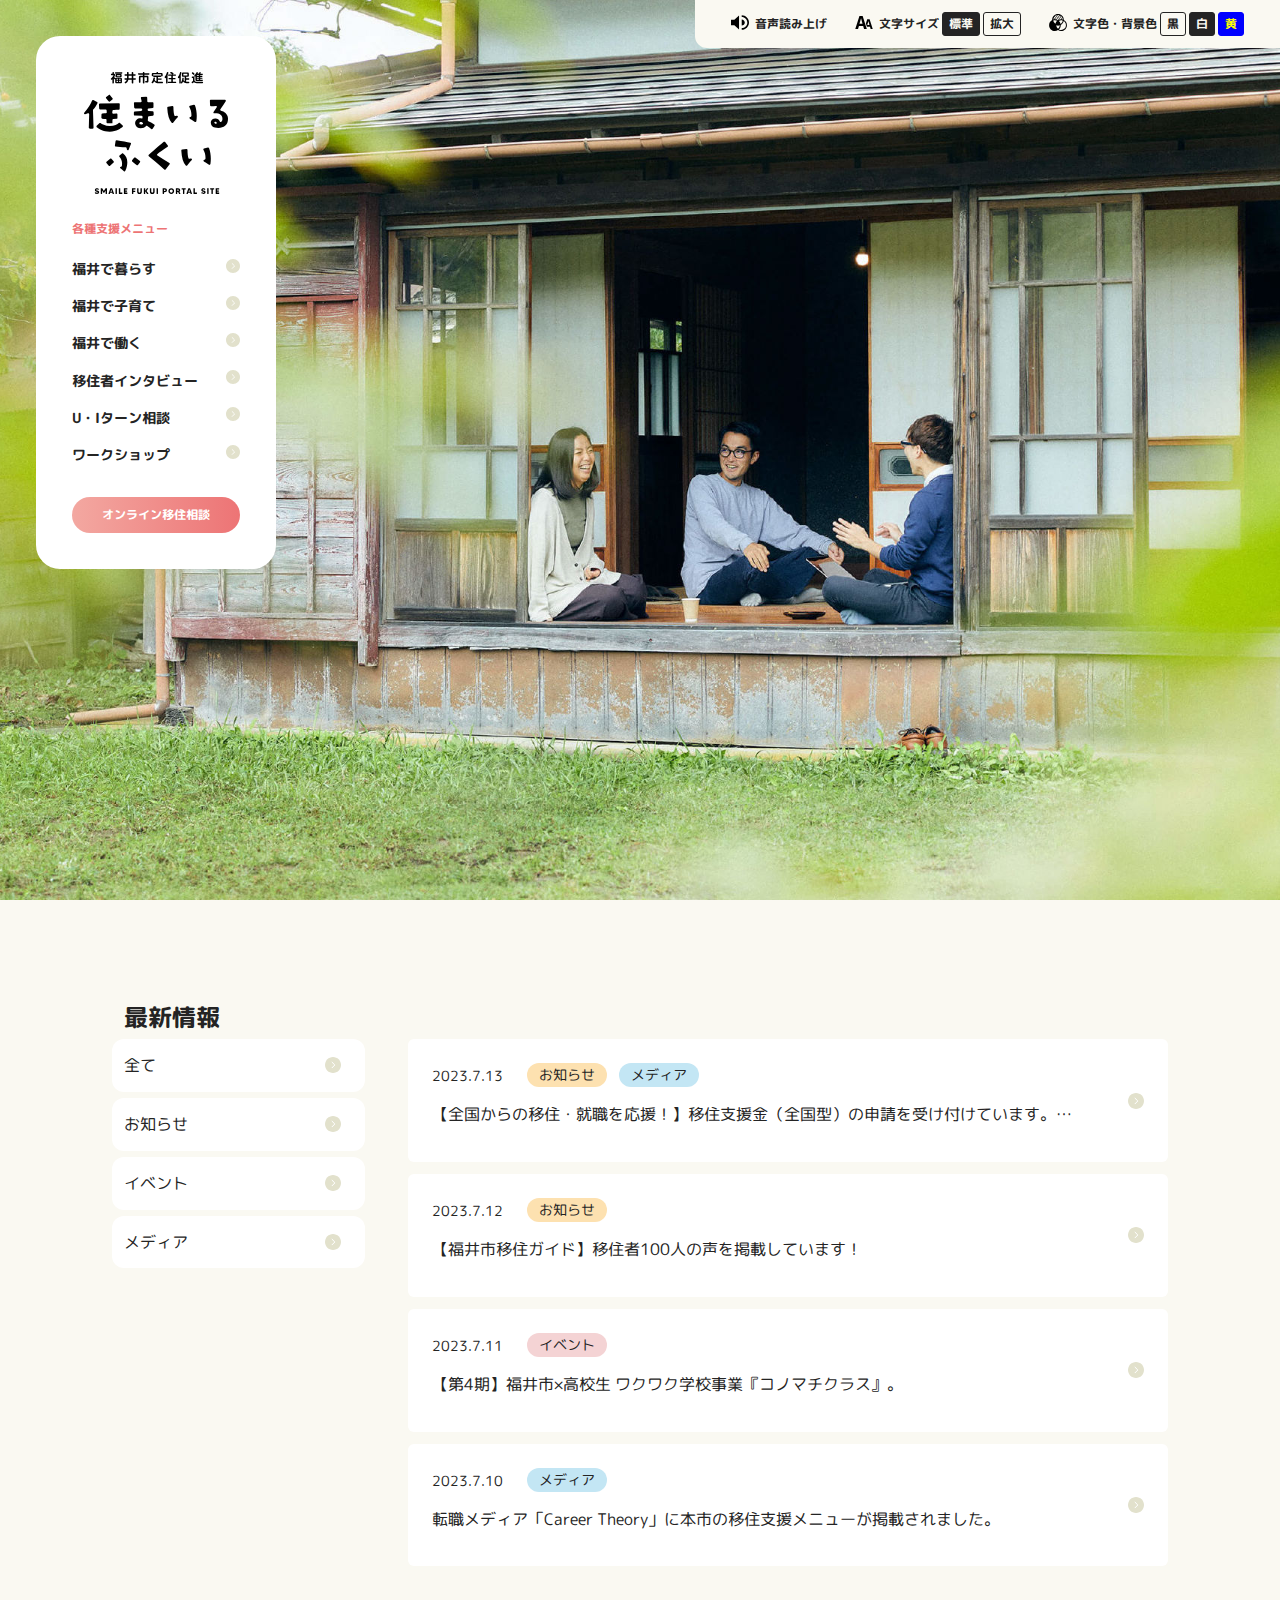
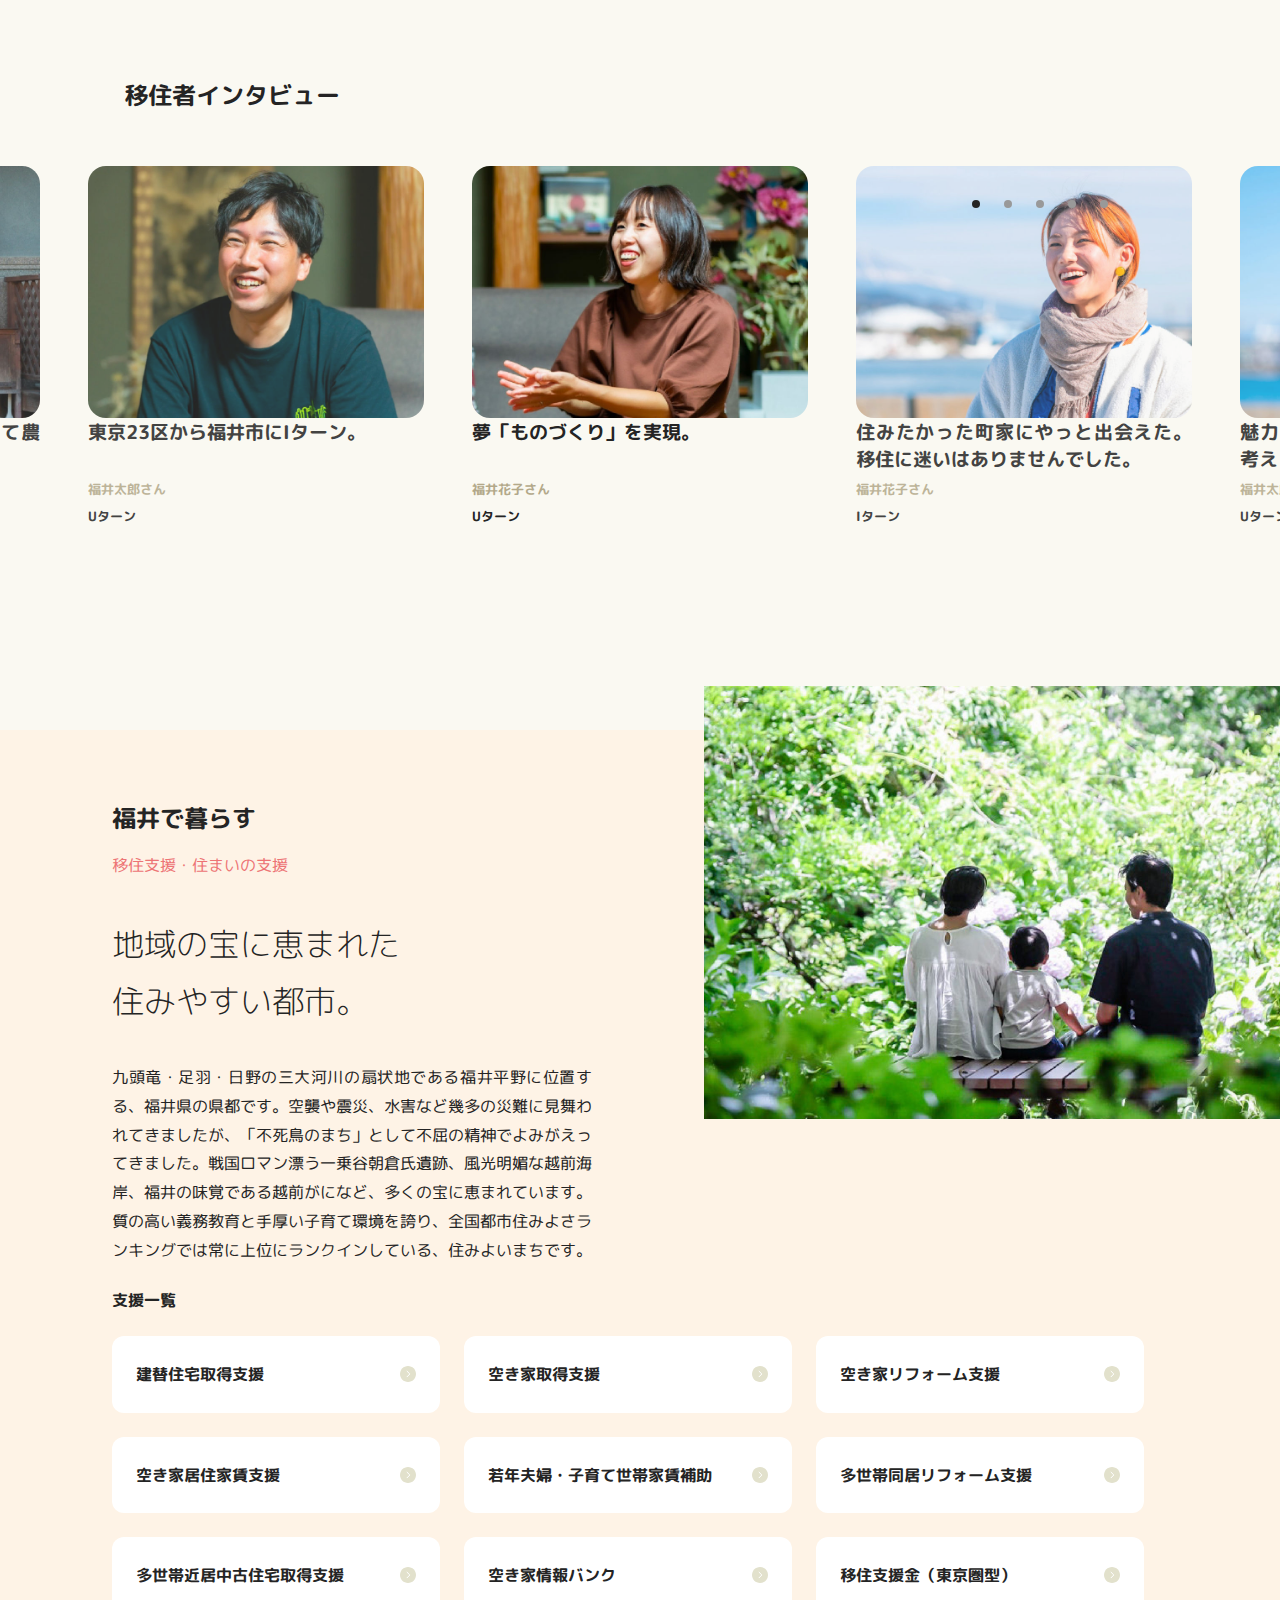
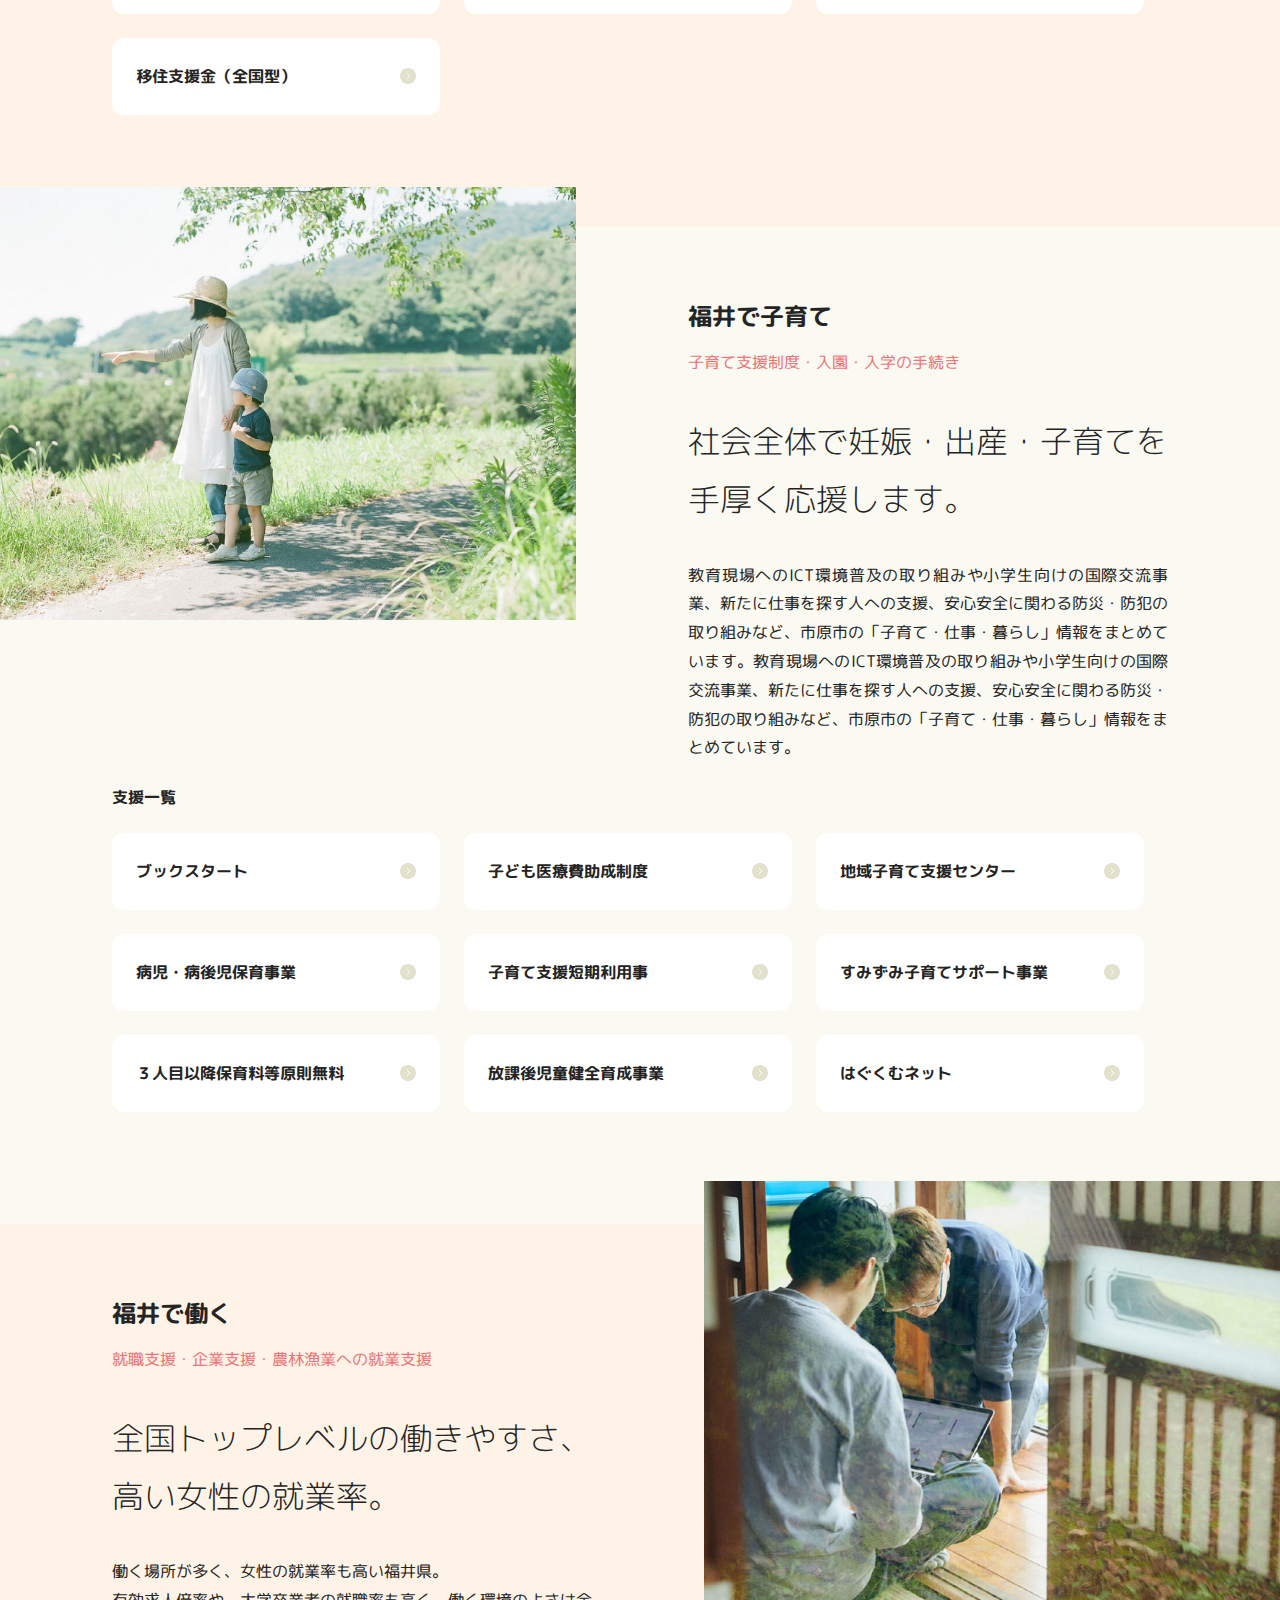
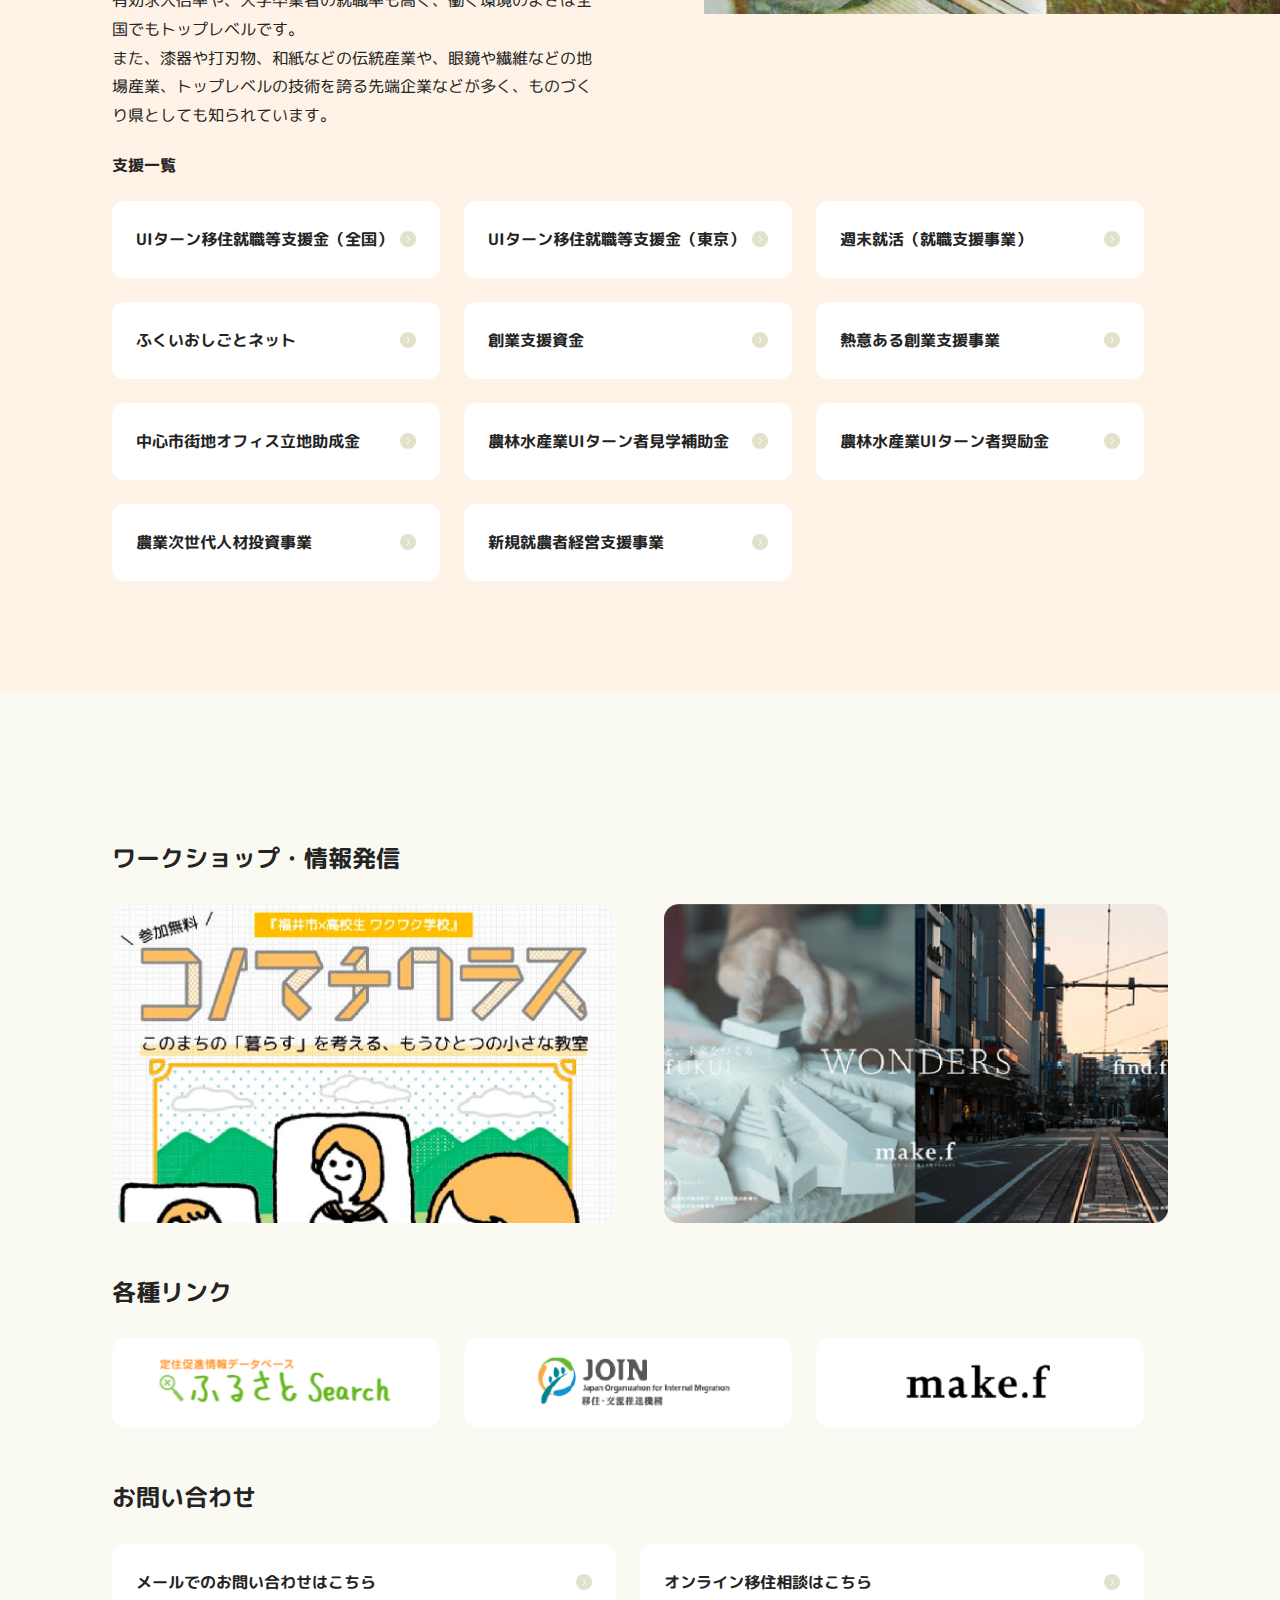
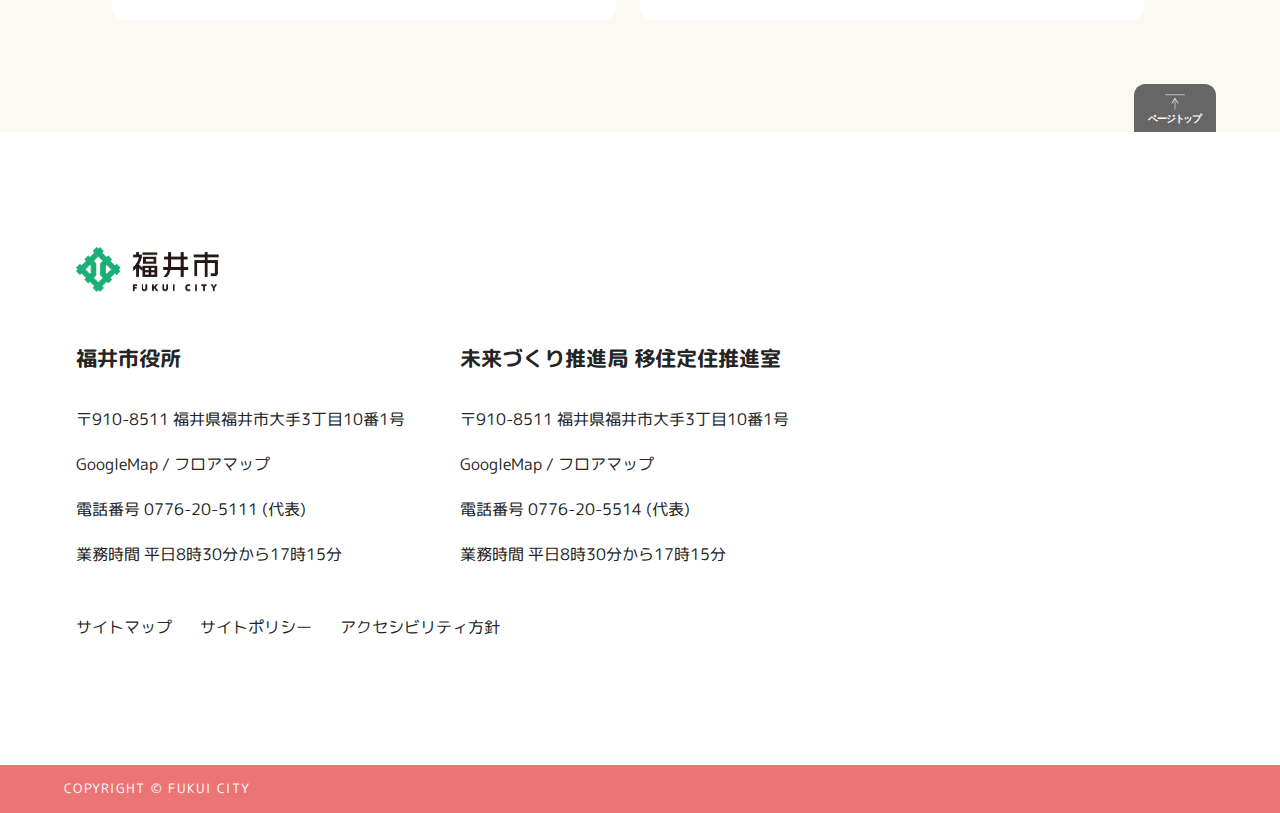
==== commit 2c70261b: "Create the news section" ====
--- a/index.html
+++ b/index.html
@@ -16,7 +16,7 @@
         <div class="hero__sitebrand --mobile">
           <img src="./assets/logo_teiju.svg">
         </div>
-        <div class="hero__accessibility btnAccessibility">
+        <div class="hero__accessibility" data-role="btnAccessibility">
           <span>アクセシビリティ・言語</span>
           <img src="./assets/icon_accessibility.svg">
         </div>
@@ -131,18 +131,18 @@
         <div class="controlpanel">
           <ul class="controlpanel__controllers">
             <li class="controlpanel__controller --speaker">
-              <a href="#" class="controlpanel__span --speaker btnSpeaker">音声読み上げ</a>
+              <a href="#" class="controlpanel__span --speaker" data-role="btnSpeaker">音声読み上げ</a>
             </li>
             <li class="controlpanel__controller --fontsize">
               <span class="controlpanel__span --fontsize">文字サイズ</span>
-              <a href="#" class="controlpanel__button --fontsize_reguler btnFontsizeReguler">標準</a>
-              <a href="#" class="controlpanel__button --fontsize_large btnFontsizeLarge">拡大</a>
+              <a href="#" class="controlpanel__button --fontsize_reguler" data-role="btnFontsizeReguler">標準</a>
+              <a href="#" class="controlpanel__button --fontsize_large" data-role="btnFontsizeLarge">拡大</a>
             </li>
             <li class="controlpanel__controller --color">
               <span class="controlpanel__span --color">文字色・背景色</span>
-              <a href="#" class="controlpanel__button --color_light btnColorLight">黒</a>
-              <a href="#" class="controlpanel__button --color_dark btnColorDark">白</a>
-              <a href="#" class="controlpanel__button --color_vivid btnColorVivid">黄</a>
+              <a href="#" class="controlpanel__button --color_light" data-role="btnColorLight">黒</a>
+              <a href="#" class="controlpanel__button --color_dark" data-role="btnColorDark">白</a>
+              <a href="#" class="controlpanel__button --color_vivid" data-role="btnColorVivid">黄</a>
             </li>
           </ul>
         </div>
@@ -150,9 +150,65 @@
     </header>
     <main>
       <section id="news" class="news">
+        <h2 class="news__heading">最新情報</h2>
         <div class="news__inner">
-          <h2 class="news__heading">最新情報</h2>
-
+          <div class="tabpanel">
+            <div class="tabpanel__tabs">
+              <div class="tabpanel__tab"><a href="#">全て</a></div>
+              <div class="tabpanel__tab"><a href="#">お知らせ</a></div>
+              <div class="tabpanel__tab"><a href="#">イベント</a></div>
+              <div class="tabpanel__tab"><a href="#">メディア</a></div>
+            </div>
+            <div class="tabpanel__panel">
+              <ul class="tabpanel__panelItems">
+                <li class="tabpanel__panelItem"><a href="#">
+                  <div class="news__info">
+                    <div class="news__date">2023.7.13</div>
+                    <ul class="news__tags">
+                      <li class="news__tag --info">お知らせ</li>
+                      <li class="news__tag --media">メディア</li>
+                    </ul>
+                  </div>
+                  <div class="news__content">
+                    <p>【全国からの移住・就職を応援！】移住支援金（全国型）の申請を受け付けています。【全国からの移住・就職を応援！】移住支援金（全国型）の申請を受け付けています。</p>
+                  </div>
+                </a></li>
+                <li class="tabpanel__panelItem"><a href="#">
+                  <div class="news__info">
+                    <div class="news__date">2023.7.12</div>
+                    <ul class="news__tags">
+                      <li class="news__tag --info">お知らせ</li>
+                    </ul>
+                  </div>
+                  <div class="news__content">
+                    <p>【福井市移住ガイド】移住者100人の声を掲載しています！</p>
+                  </div>
+                </a></li>
+                <li class="tabpanel__panelItem"><a href="#">
+                  <div class="news__info">
+                    <div class="news__date">2023.7.11</div>
+                    <ul class="news__tags">
+                      <li class="news__tag --event">イベント</li>
+                    </ul>
+                  </div>
+                  <div class="news__content">
+                    <p>【第4期】福井市×高校生 ワクワク学校事業『コノマチクラス』。</p>
+                  </div>
+                </a></li>
+                <li class="tabpanel__panelItem"><a href="#">
+                  <div class="news__info">
+                    <div class="news__date">2023.7.10</div>
+                    <ul class="news__tags">
+                      <li class="news__tag --media">メディア</li>
+                    </ul>
+                  </div>
+                  <div class="news__content">
+                    <p>転職メディア「Career Theory」に本市の移住支援メニューが掲載されました。</p>
+                  </div>
+                </a></li>
+              </ul>
+            </div>
+          </div>
         </div>
       </section>
       <section id="interview" class="interview">
--- a/style.css
+++ b/style.css
@@ -4,12 +4,15 @@
 :root {
   --default-background-1: #faf9f2;
   --default-background-2: #fef3e6;
+  --default-background-3: #ffffff;
   --default-foreground: #242424;
   --invert-background-1: #292a31;
   --invert-background-2: #25303d;
+  --invert-background-3: #242424;
   --invert-foreground: #ffffff;
   --background-color-1: var(--default-background-1);
   --background-color-2: var(--default-background-2);
+  --background-color-3: var(--default-background-3);
   --foreground-color: var(--default-foreground);
 }
 
@@ -136,7 +139,7 @@
   }
 }
 
-.others__inner, .interview__heading, .footer__copyinner, .footer__inner, .support-work__inner, .support-childcare__inner, .support-live__inner {
+.others__inner, .interview__heading, .news__heading, .news__inner, .footer__copyinner, .footer__inner, .support-work__inner, .support-childcare__inner, .support-live__inner {
   width: min(100%, 1200px);
   margin: auto;
   padding: 0 clamp(0.75rem, 2%, 1.5rem);
@@ -282,7 +285,7 @@
   width: 15rem;
   padding: 2.25rem 0;
   border-radius: 1.5rem;
-  background-color: #ffffff;
+  background-color: var(--background-color-3);
   font-size: 1rem;
 }
 @media (min-width: 900px) {
@@ -293,6 +296,9 @@
 .hero__sitebrand:not(.--mobile) {
   width: 9rem;
   margin: 0 auto 1.5rem;
+}
+.--dark .hero__sitebrand:not(.--mobile) img, .--vivid .hero__sitebrand:not(.--mobile) img {
+  filter: invert(1);
 }
 .hero__sitebrand.--mobile {
   display: inline-block;
@@ -360,7 +366,7 @@
   padding: 0.375rem 2.25rem;
 }
 .nav__mainMenuItem a {
-  color: var(--default-foreground);
+  color: var(--foreground-color);
   font-weight: 700;
   font-size: 0.875em;
 }
@@ -679,15 +685,173 @@
 /*
  * News
  */
+.news {
+  position: relative;
+  padding: 6rem 0;
+}
+.news__heading {
+  padding: 0 5.25rem;
+}
+.news__info {
+  display: flex;
+  flex-flow: row wrap;
+  margin-bottom: 0.75rem;
+  font-size: 0.875rem;
+}
+.news__tags {
+  list-style: none;
+  display: flex;
+  flex-flow: row wrap;
+  gap: 0.75rem;
+  padding-left: 1.5rem;
+}
+.news__tag {
+  height: 1.5rem;
+  padding: 0 0.75rem;
+  border-radius: 0.75rem;
+  line-height: 1.5rem;
+}
+.news__tag.--info {
+  background-color: #fde1b0;
+}
+.news__tag.--event {
+  background-color: #f4d3d4;
+}
+.news__tag.--media {
+  background-color: #c3e6f4;
+}
+.news__content p {
+  display: inline-block;
+  width: 20rem;
+  margin: 0;
+  white-space: nowrap;
+  text-overflow: ellipsis;
+  overflow: hidden;
+}
+@media (min-width: 600px) {
+  .news__content p {
+    width: 30rem;
+  }
+}
+@media (min-width: 900px) {
+  .news__content p {
+    width: 40rem;
+  }
+}
+
+/*
+ * Tabpanel
+ */
+.tabpanel {
+  display: flex;
+  flex-flow: row wrap;
+  gap: 0 4%;
+}
+@media (min-width: 900px) {
+  .tabpanel {
+    padding: 0 3rem;
+  }
+}
+.tabpanel__tabs {
+  flex: 0 0 100%;
+  display: flex;
+  flex-flow: row wrap;
+  gap: 0.375rem;
+}
+@media (min-width: 900px) {
+  .tabpanel__tabs {
+    flex: 0 0 24%;
+    display: block;
+  }
+}
+.tabpanel__tab {
+  flex: 0 0 calc(25% - 0.375rem);
+}
+.tabpanel__tab a {
+  display: block;
+  padding: 0.75rem;
+  border-radius: 0.75rem;
+  background-color: #ffffff;
+  color: var(--default-foreground);
+  text-align: center;
+}
+.tabpanel__tab a:hover {
+  background-color: #ed7475;
+  color: #ffffff;
+}
+@media (min-width: 900px) {
+  .tabpanel__tab a {
+    margin-bottom: 0.375rem;
+    padding-right: 1.5rem;
+    text-align: left;
+  }
+  .tabpanel__tab a::after {
+    content: "";
+    float: right;
+    display: block;
+    width: 1rem;
+    height: 1rem;
+    margin: 0.375rem 0;
+    background: url("./assets/icon_more.svg") no-repeat 50% 50%/contain scroll;
+  }
+  .tabpanel__tab a:hover::after {
+    background: url("./assets/icon_more_hover.svg") no-repeat 50% 50%/contain scroll;
+  }
+}
+.tabpanel__panel {
+  flex: 0 0 100%;
+}
+@media (min-width: 900px) {
+  .tabpanel__panel {
+    flex: 0 0 72%;
+  }
+}
+.tabpanel__panelItems {
+  list-style: none;
+  margin: 0;
+  padding: 0;
+}
+.tabpanel__panelItem a {
+  position: relative;
+  display: block;
+  margin-bottom: 0.75rem;
+  padding: 1.5rem;
+  border-radius: 6px;
+  background-color: #ffffff;
+  color: var(--default-foreground);
+}
+.tabpanel__panelItem a:hover {
+  transform: translate(-2px, -2px);
+  box-shadow: 2px 2px 6px rgba(0, 0, 0, 0.15);
+}
+@media (min-width: 600px) {
+  .tabpanel__panelItem a::after {
+    content: "";
+    position: absolute;
+    top: 0;
+    right: 1.5rem;
+    bottom: 0;
+    display: block;
+    width: 1rem;
+    height: 1rem;
+    margin: auto;
+    background: url("./assets/icon_more.svg") no-repeat 50% 50%/contain scroll;
+  }
+  .tabpanel__panelItem a:hover::after {
+    background: url("./assets/icon_more_hover2.svg") no-repeat 50% 50%/contain scroll;
+  }
+}
+
 /*
  * Interview
  */
 .interview {
   position: relative;
-  padding: 6rem 0 12rem;
+  padding: 0 0 12rem;
 }
 .interview__heading {
   margin-bottom: 3rem;
+  padding: 0 5.25rem;
 }
 
 /**
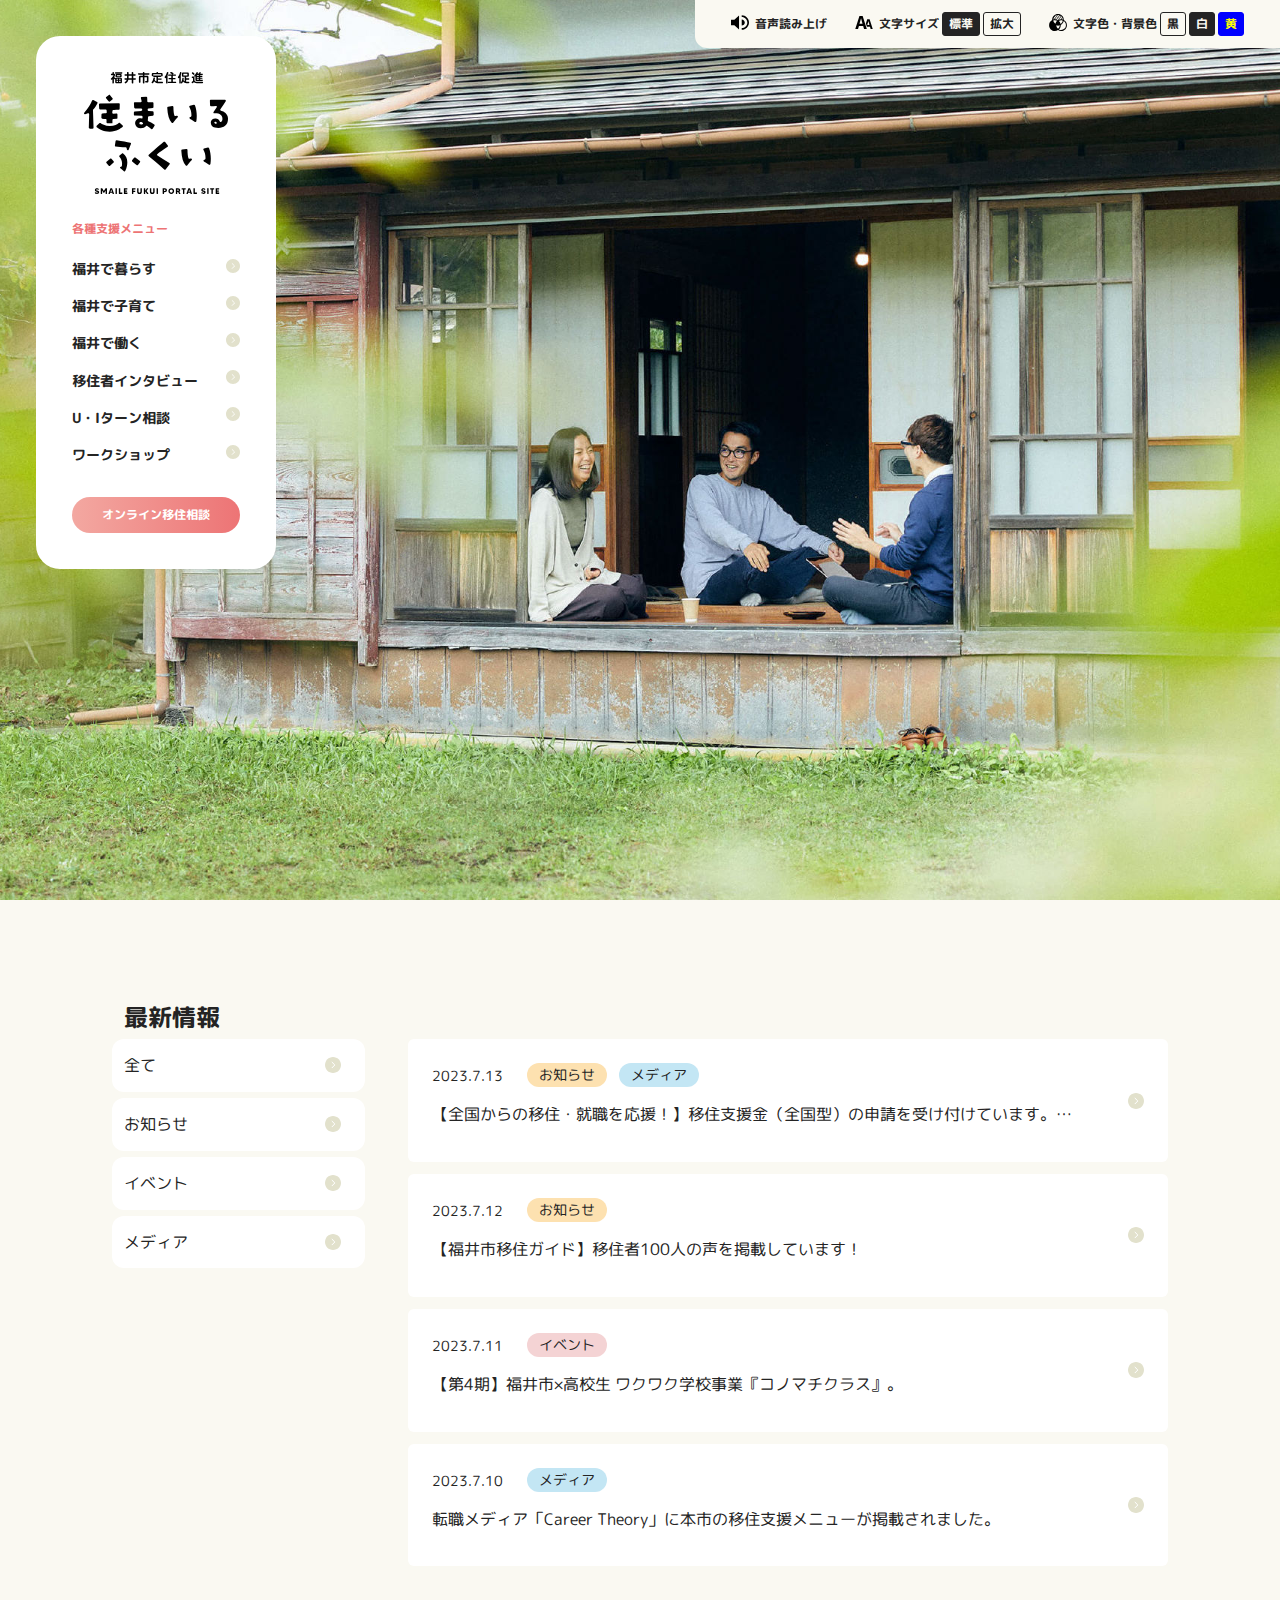
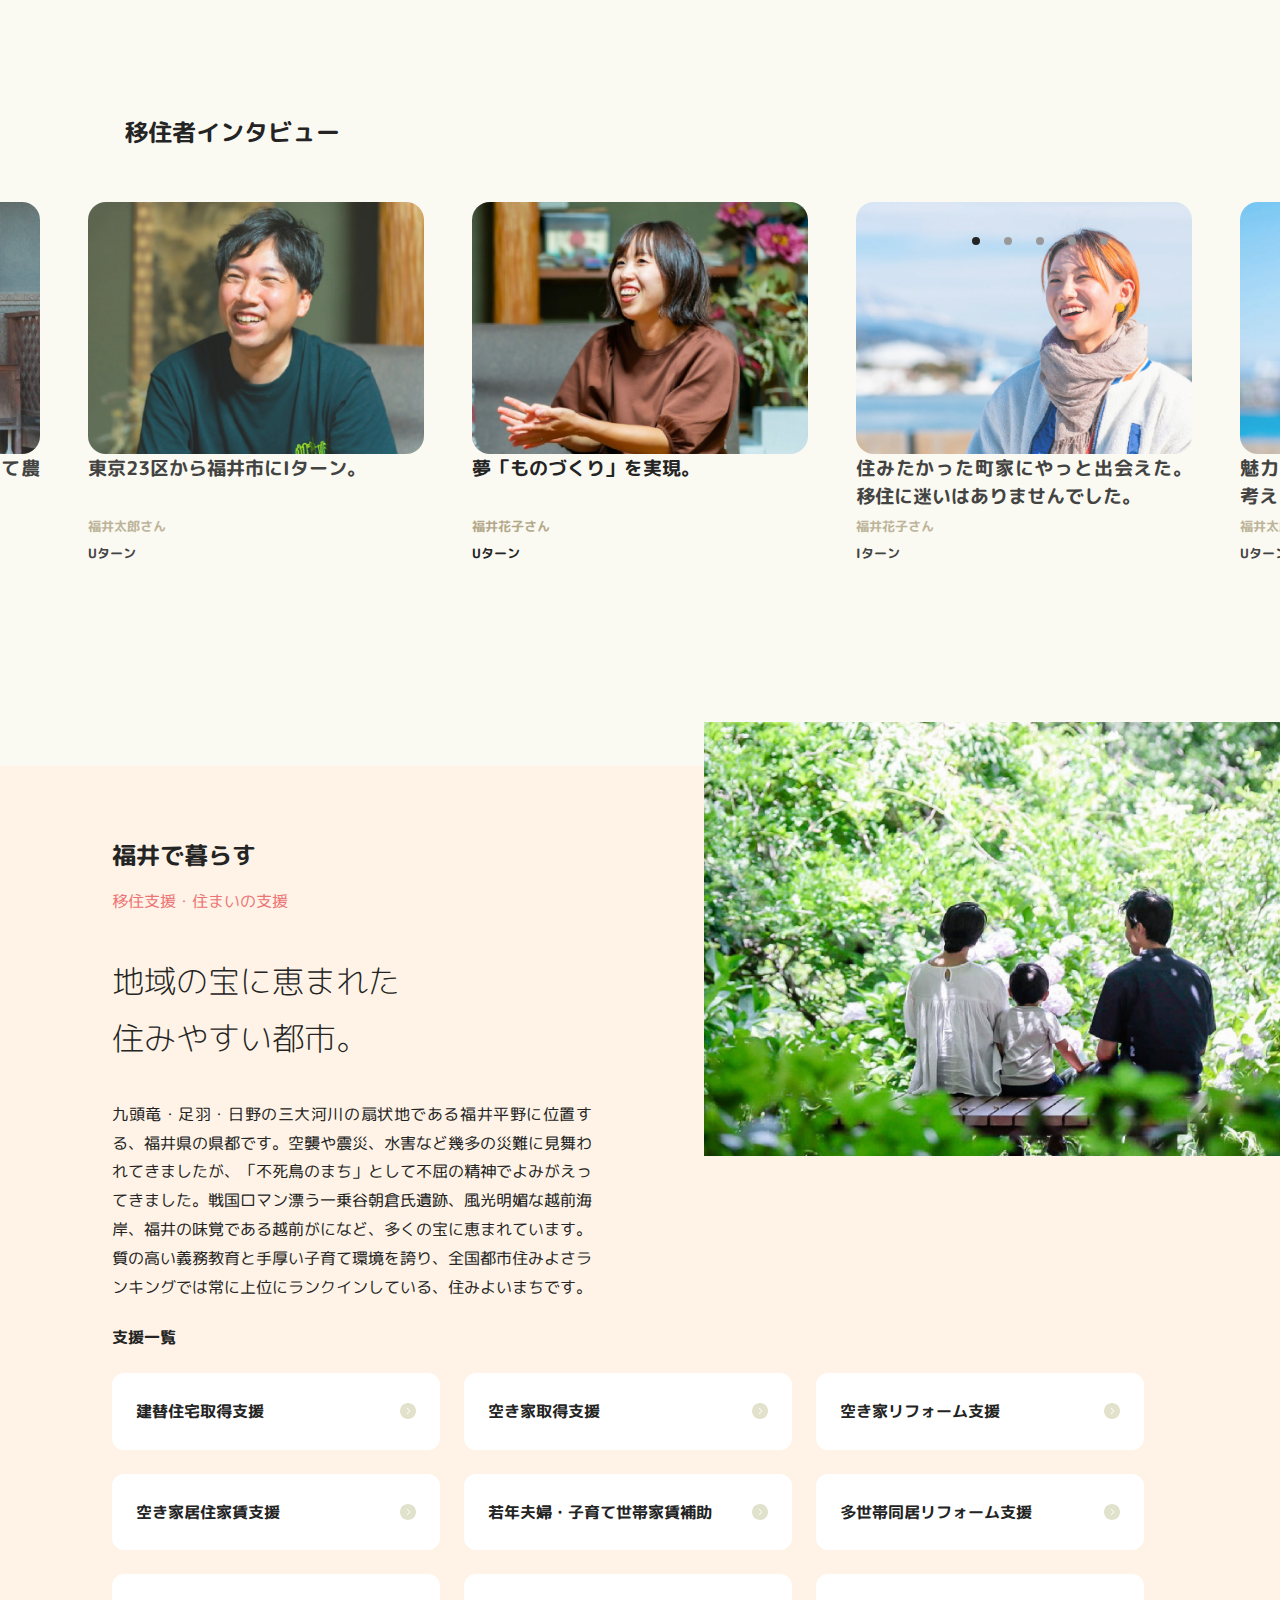
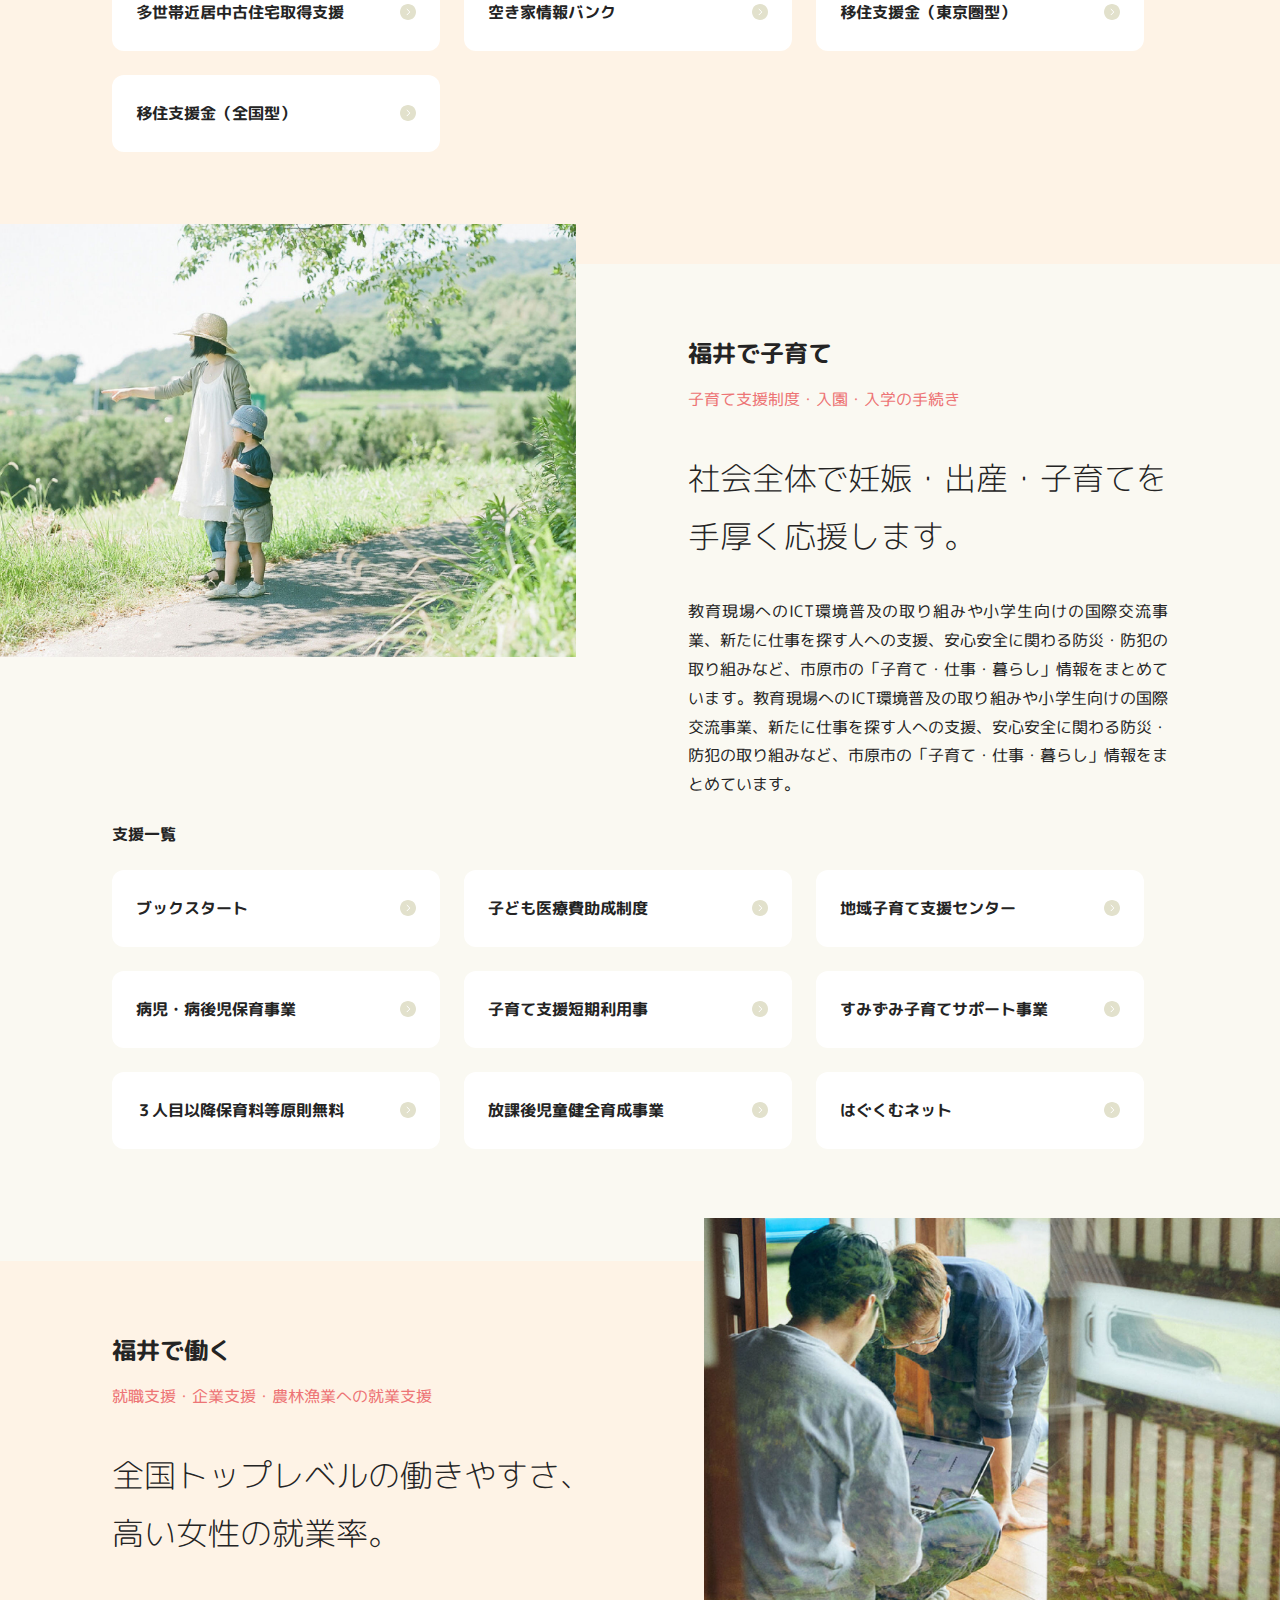
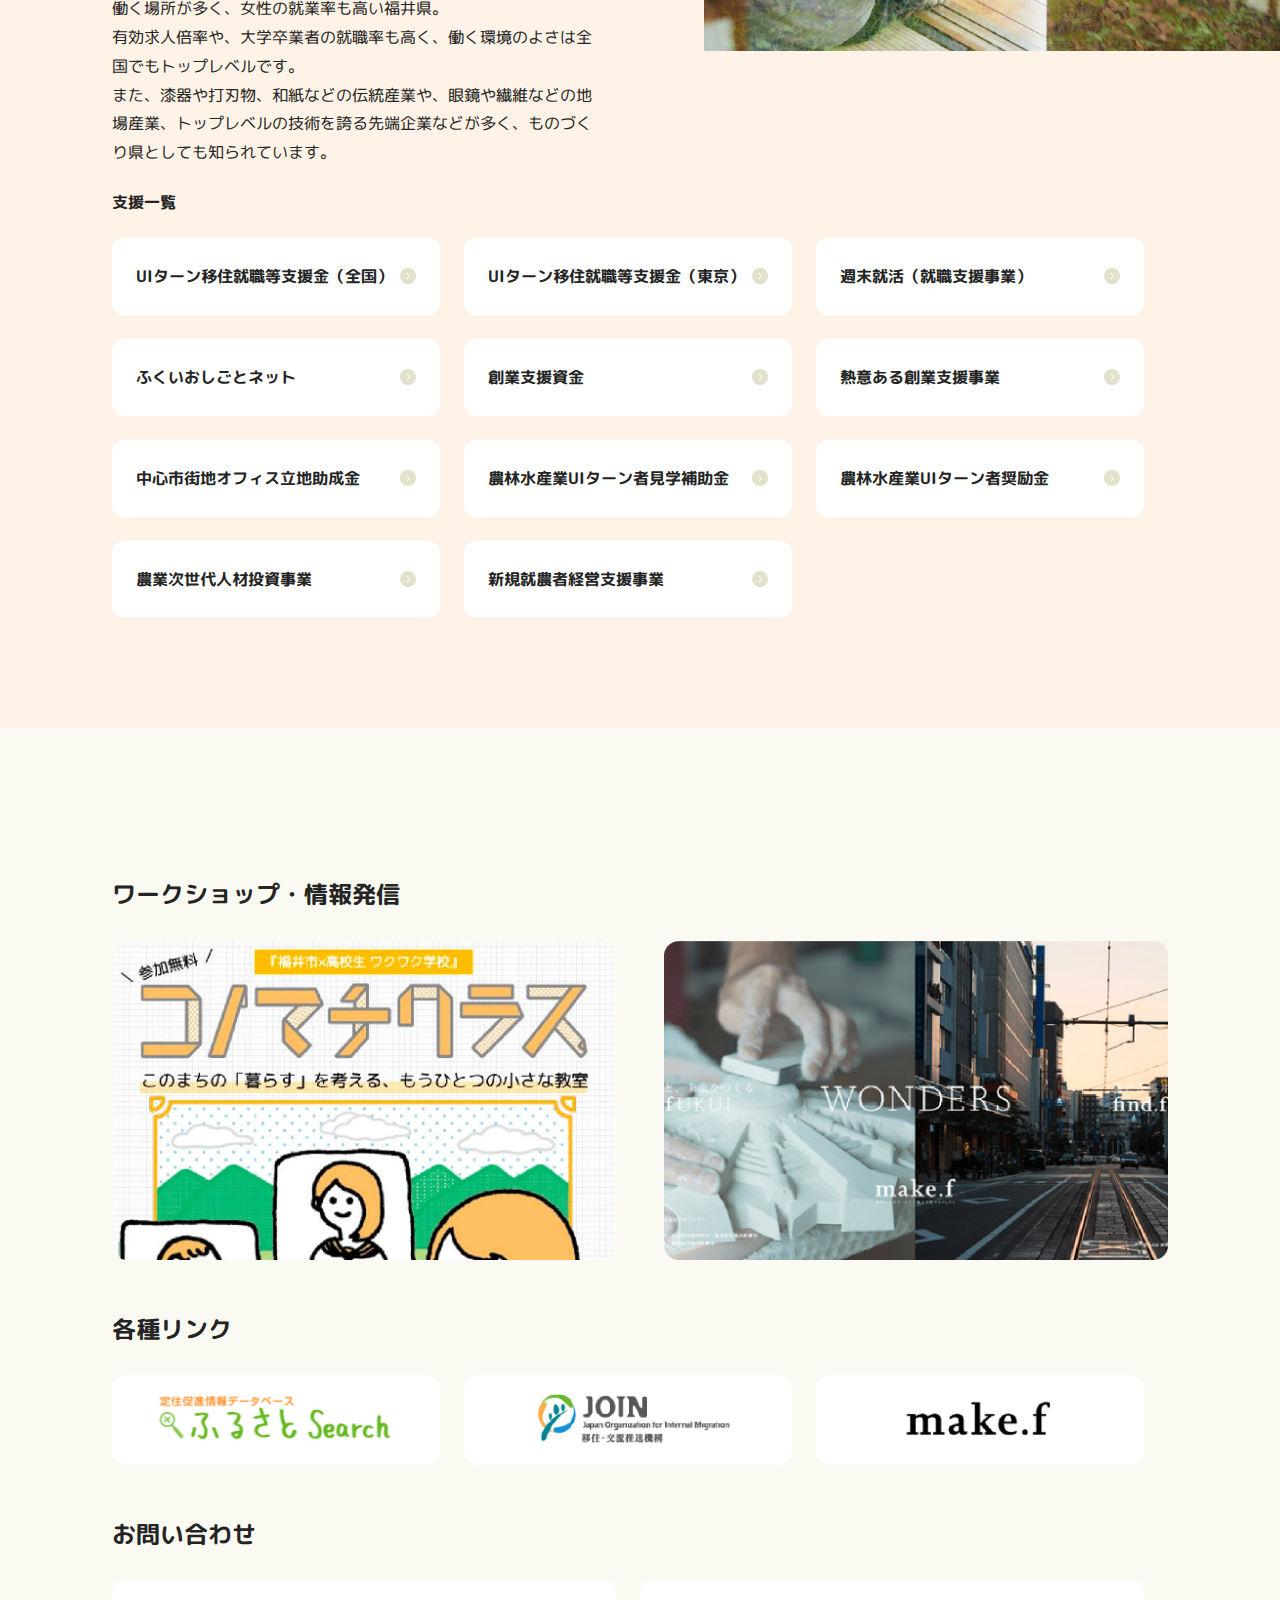
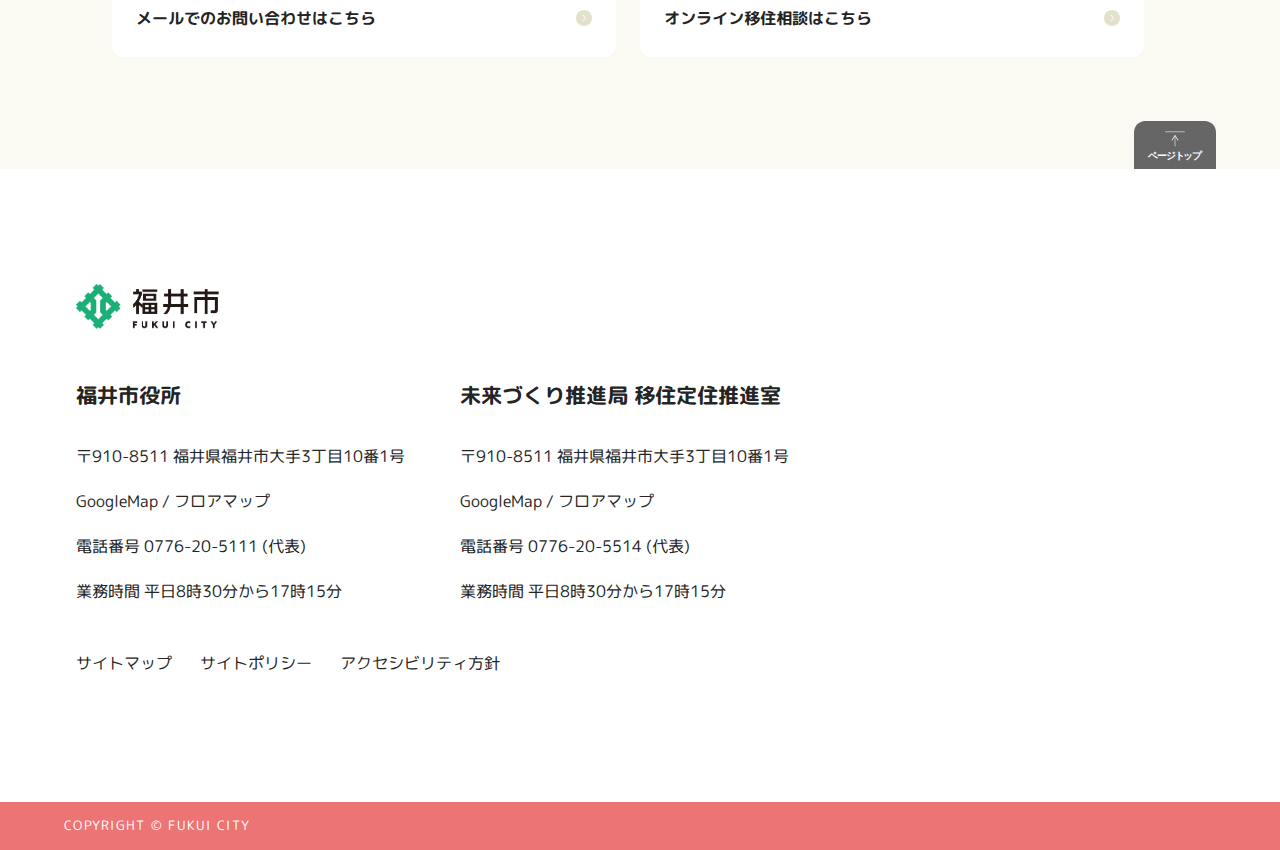
==== commit 0017837d: "Implement tabpanel" ====
--- a/index.html
+++ b/index.html
@@ -154,14 +154,14 @@
         <div class="news__inner">
           <div class="tabpanel">
             <div class="tabpanel__tabs">
-              <div class="tabpanel__tab"><a href="#">全て</a></div>
-              <div class="tabpanel__tab"><a href="#">お知らせ</a></div>
-              <div class="tabpanel__tab"><a href="#">イベント</a></div>
-              <div class="tabpanel__tab"><a href="#">メディア</a></div>
+              <div class="tabpanel__tab"><a href="#" data-target-tag="0">全て</a></div>
+              <div class="tabpanel__tab"><a href="#" data-target-tag="1">お知らせ</a></div>
+              <div class="tabpanel__tab"><a href="#" data-target-tag="2">イベント</a></div>
+              <div class="tabpanel__tab"><a href="#" data-target-tag="3">メディア</a></div>
             </div>
             <div class="tabpanel__panel">
               <ul class="tabpanel__panelItems">
-                <li class="tabpanel__panelItem"><a href="#">
+                <li class="tabpanel__panelItem"><a href="#" data-tags="5">
                   <div class="news__info">
                     <div class="news__date">2023.7.13</div>
                     <ul class="news__tags">
@@ -173,7 +173,7 @@
                     <p>【全国からの移住・就職を応援！】移住支援金（全国型）の申請を受け付けています。【全国からの移住・就職を応援！】移住支援金（全国型）の申請を受け付けています。</p>
                   </div>
                 </a></li>
-                <li class="tabpanel__panelItem"><a href="#">
+                <li class="tabpanel__panelItem"><a href="#" data-tags="1">
                   <div class="news__info">
                     <div class="news__date">2023.7.12</div>
                     <ul class="news__tags">
@@ -184,7 +184,7 @@
                     <p>【福井市移住ガイド】移住者100人の声を掲載しています！</p>
                   </div>
                 </a></li>
-                <li class="tabpanel__panelItem"><a href="#">
+                <li class="tabpanel__panelItem"><a href="#" data-tags="2">
                   <div class="news__info">
                     <div class="news__date">2023.7.11</div>
                     <ul class="news__tags">
@@ -195,7 +195,7 @@
                     <p>【第4期】福井市×高校生 ワクワク学校事業『コノマチクラス』。</p>
                   </div>
                 </a></li>
-                <li class="tabpanel__panelItem"><a href="#">
+                <li class="tabpanel__panelItem"><a href="#" data-tags="4">
                   <div class="news__info">
                     <div class="news__date">2023.7.10</div>
                     <ul class="news__tags">
@@ -415,6 +415,7 @@
     <script src="./js/_evilIcons.js"></script>
     <script src="./js/_mainMenu.js"></script>
     <script src="./js/_slider.js"></script>
+    <script src="./js/_tabpanel.js"></script>
     <script src="./js/_textController.js"></script>
     <script src="./js/init.js"></script>
   </body>
--- a/style.css
+++ b/style.css
@@ -728,14 +728,23 @@
   text-overflow: ellipsis;
   overflow: hidden;
 }
+.--large .news__content p {
+  width: 15rem;
+}
 @media (min-width: 600px) {
   .news__content p {
     width: 30rem;
   }
+  .--large .news__content p {
+    width: 22.5rem;
+  }
 }
 @media (min-width: 900px) {
   .news__content p {
     width: 40rem;
+  }
+  .--large .news__content p {
+    width: 30rem;
   }
 }
 
@@ -769,6 +778,7 @@
 }
 .tabpanel__tab a {
   display: block;
+  margin-bottom: 0.375rem;
   padding: 0.75rem;
   border-radius: 0.75rem;
   background-color: #ffffff;
@@ -781,7 +791,6 @@
 }
 @media (min-width: 900px) {
   .tabpanel__tab a {
-    margin-bottom: 0.375rem;
     padding-right: 1.5rem;
     text-align: left;
   }
@@ -808,8 +817,15 @@
 }
 .tabpanel__panelItems {
   list-style: none;
+  min-height: 36rem;
   margin: 0;
   padding: 0;
+}
+.tabpanel__panelItem:not(.--collapse) {
+  display: block;
+}
+.tabpanel__panelItem.--collapse {
+  display: none;
 }
 .tabpanel__panelItem a {
   position: relative;
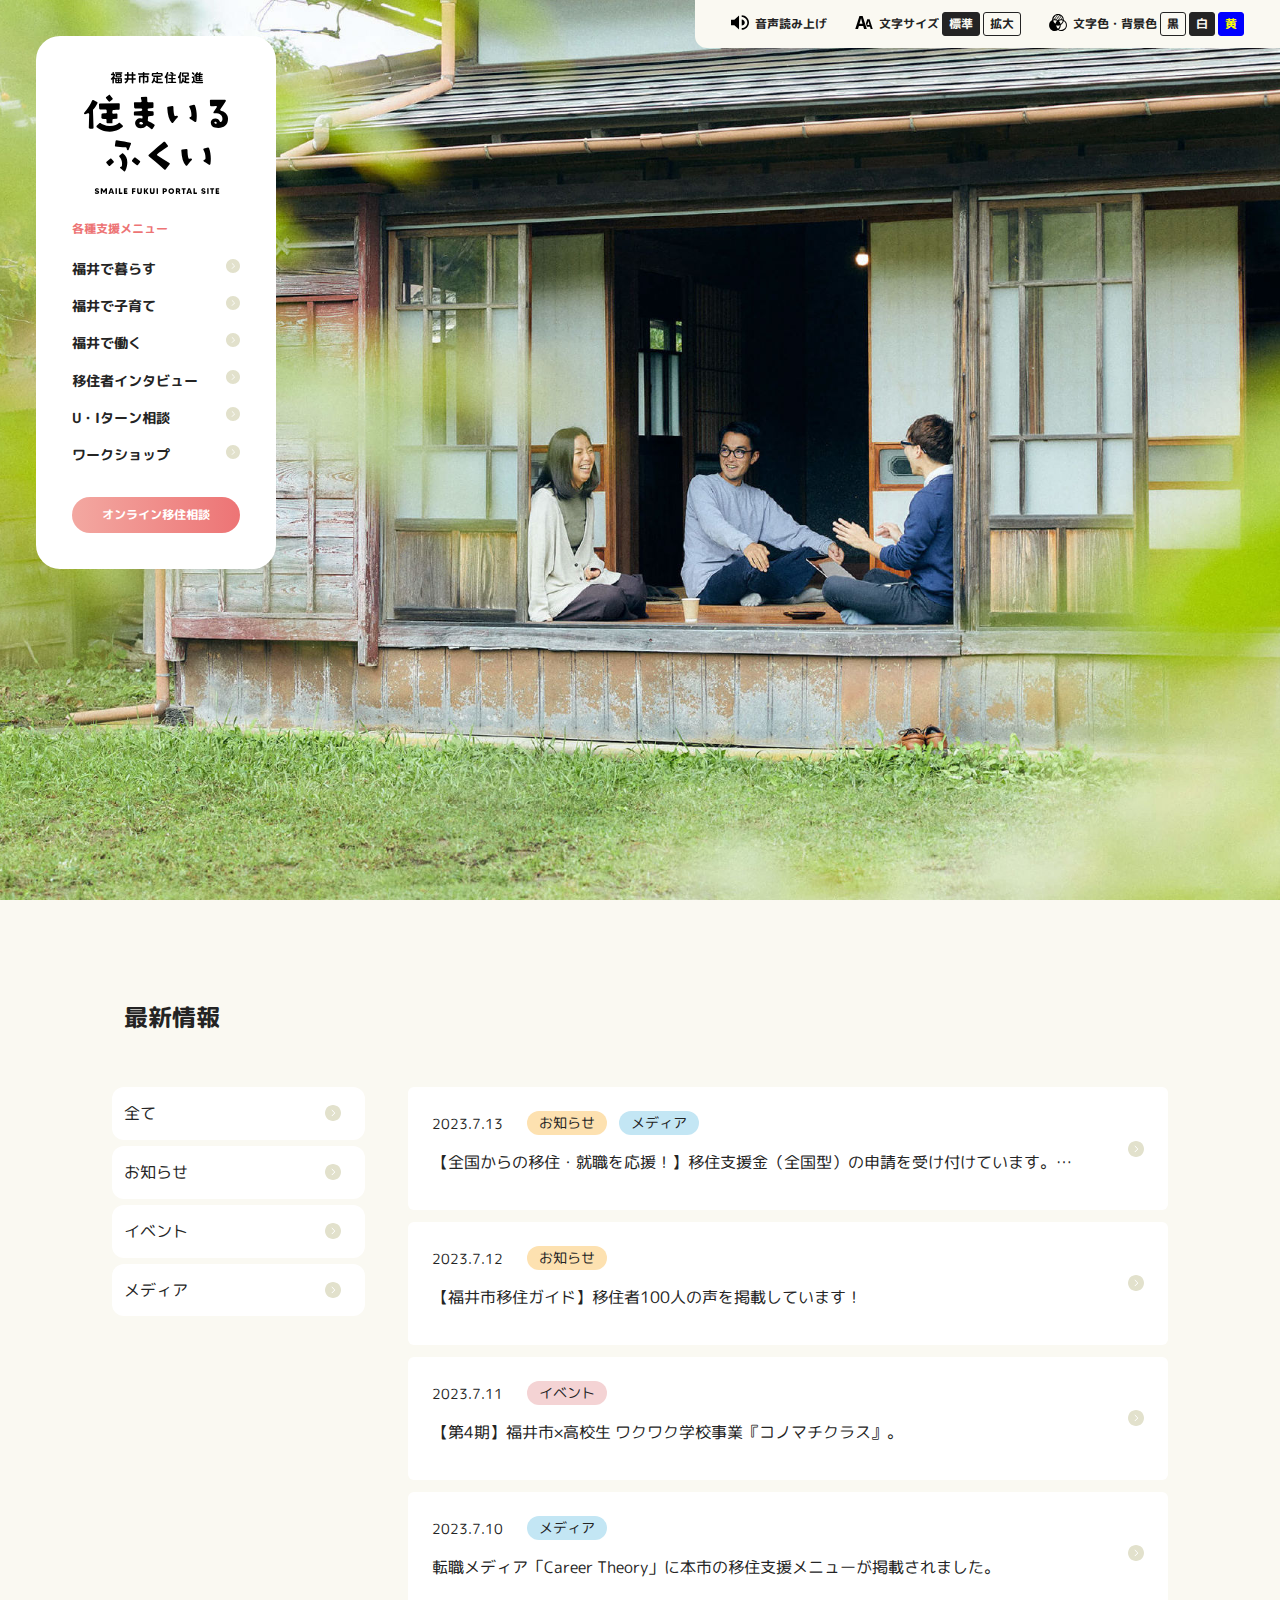
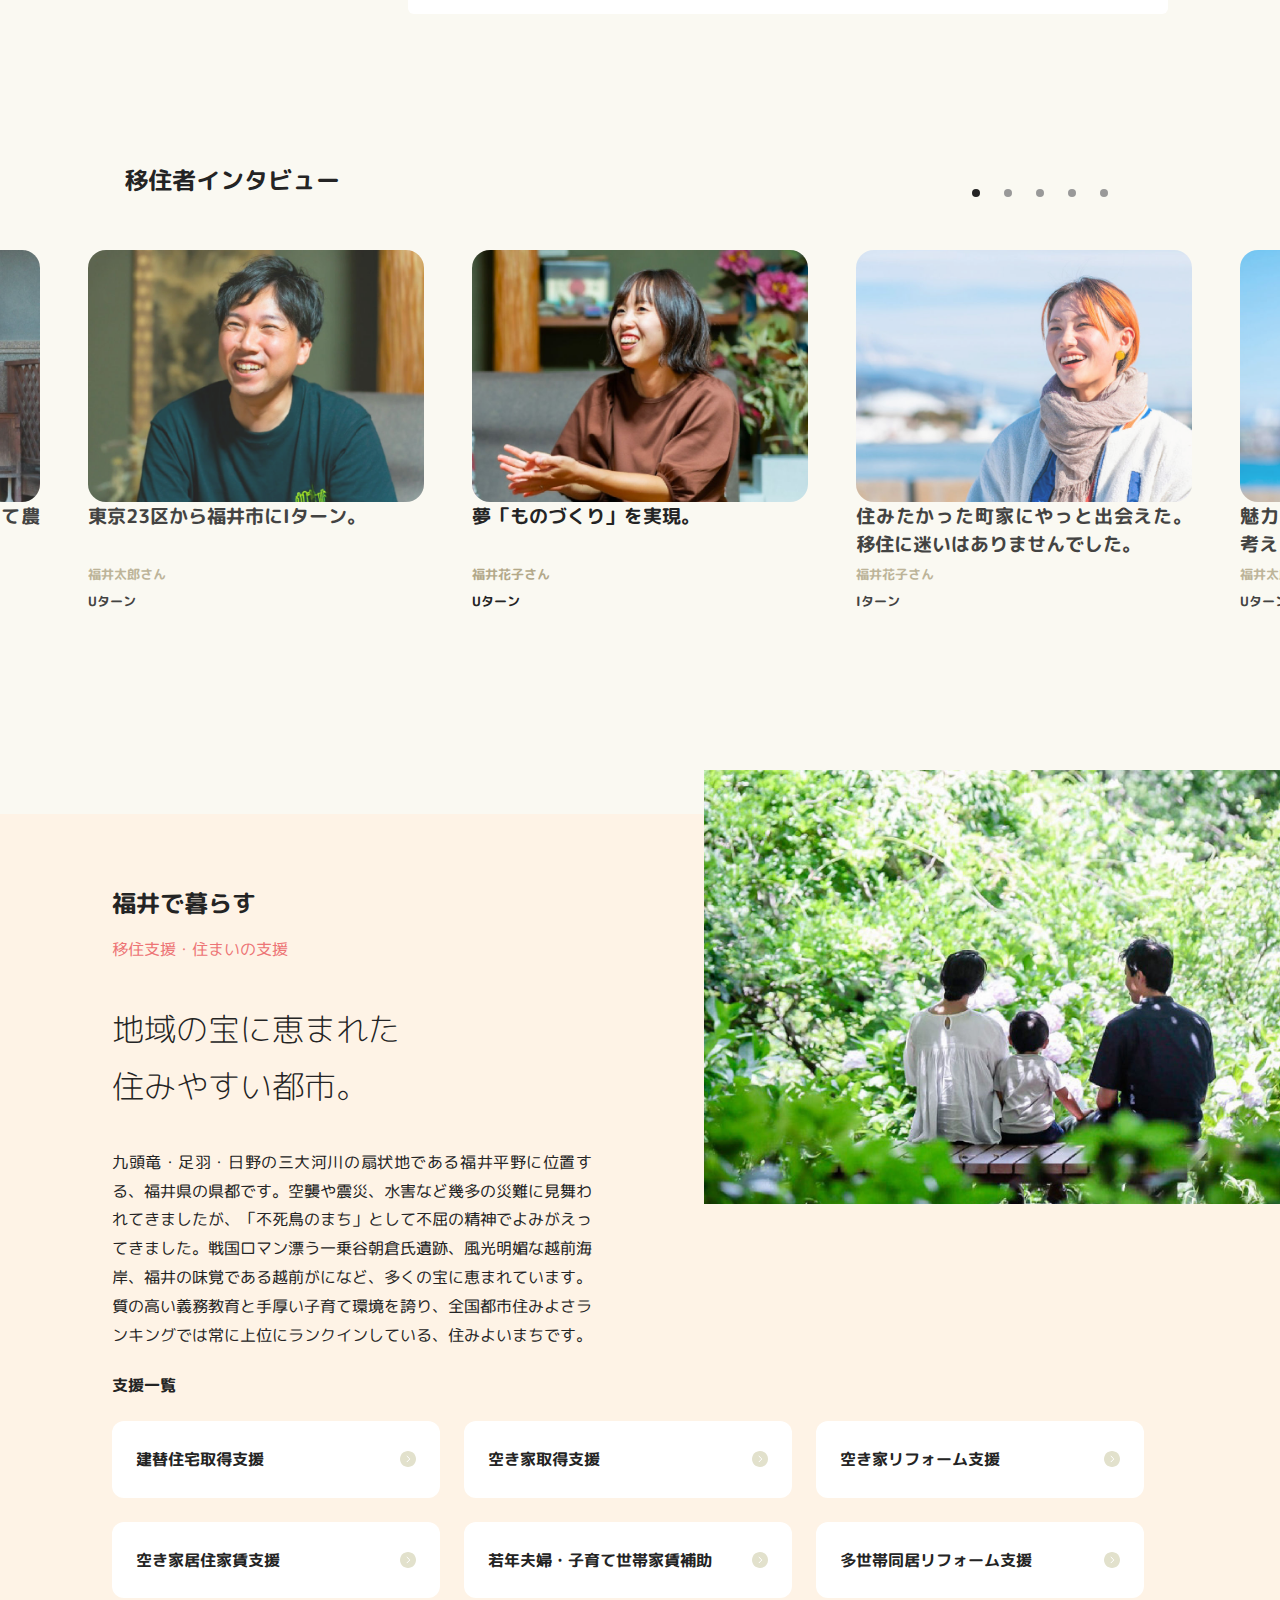
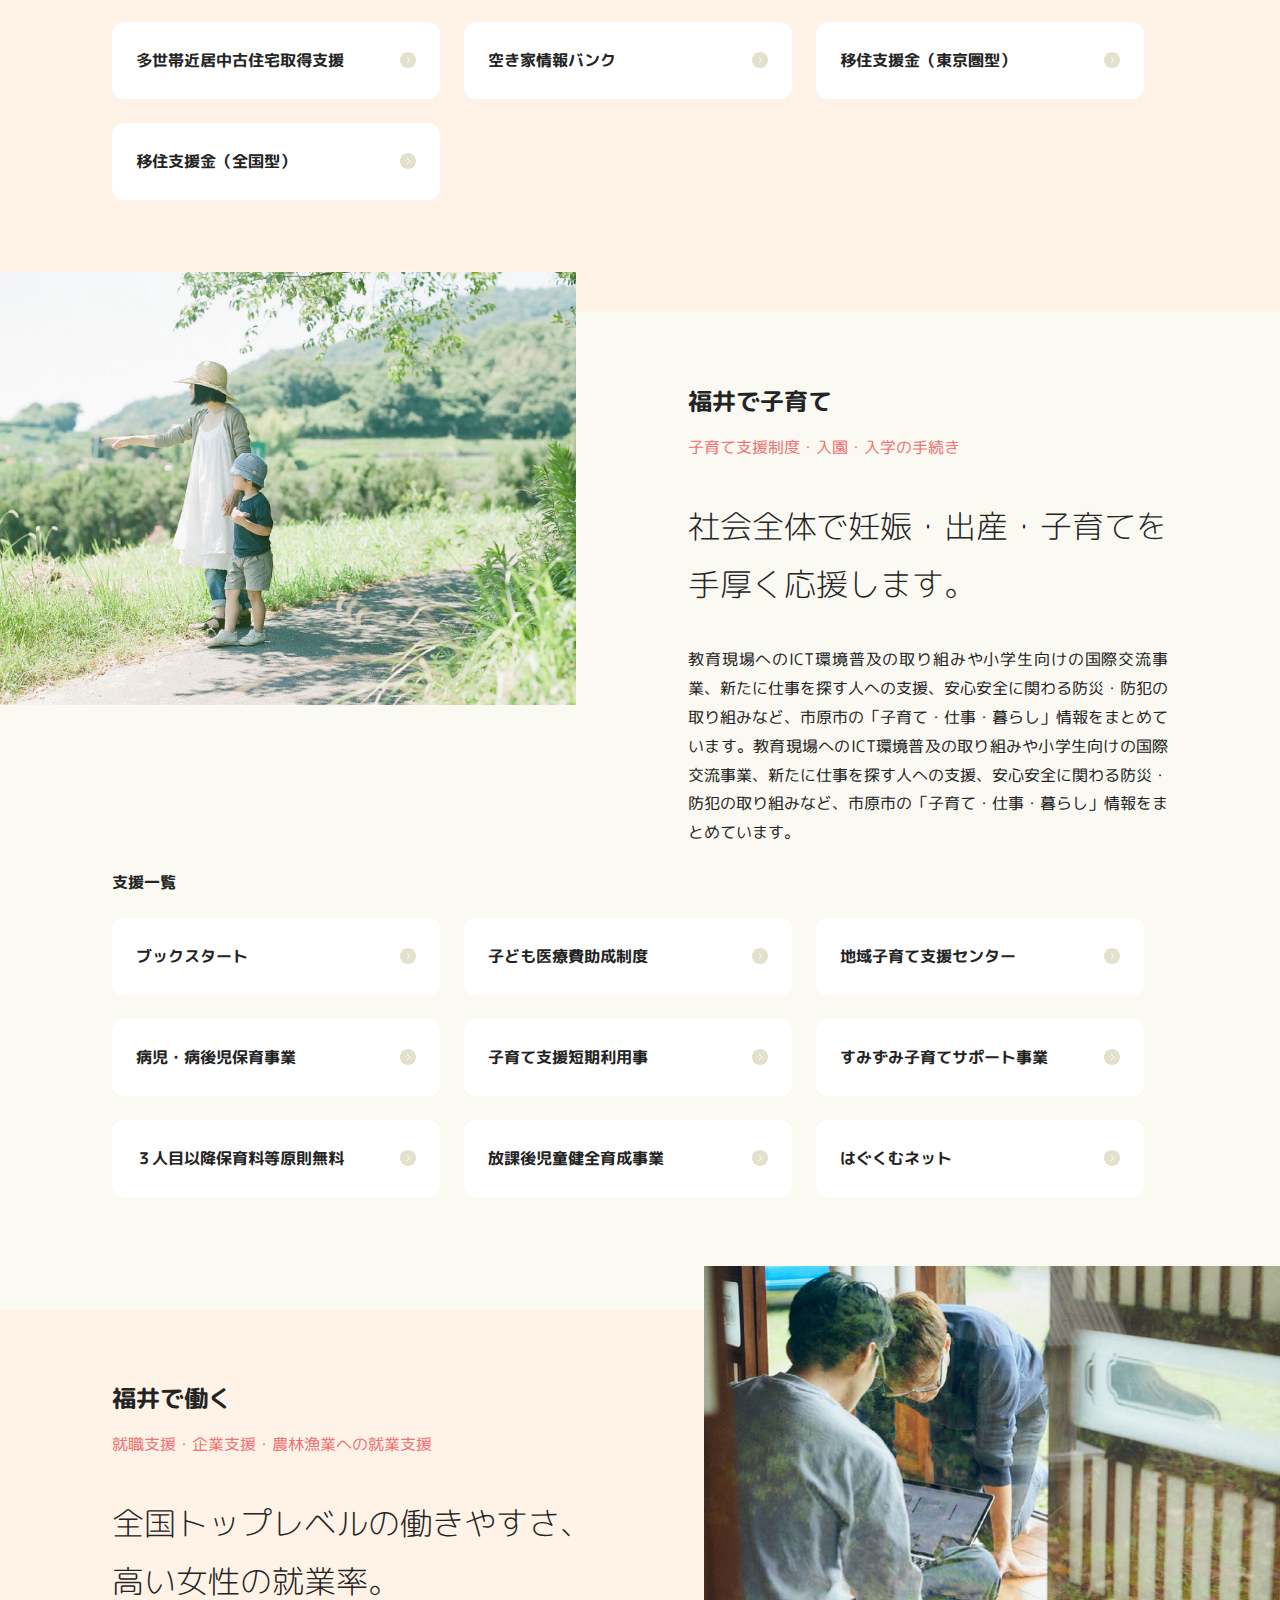
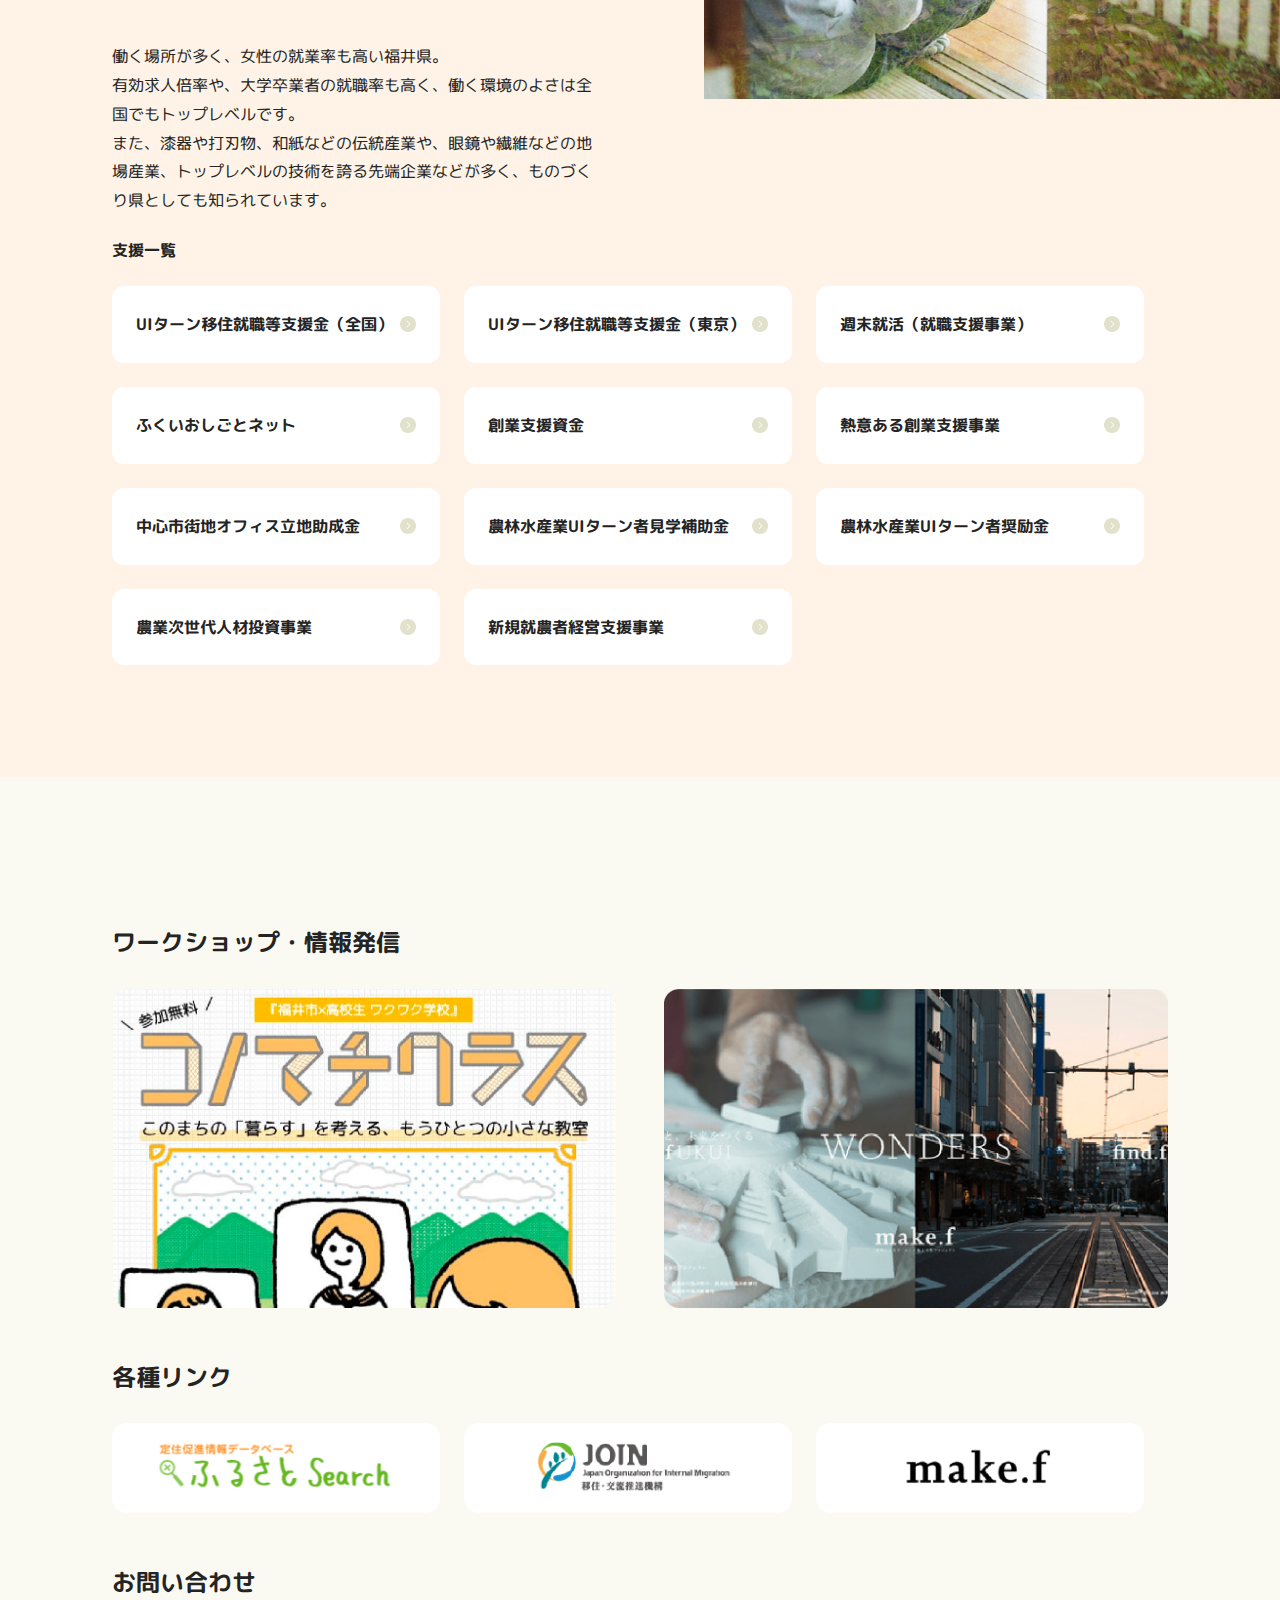
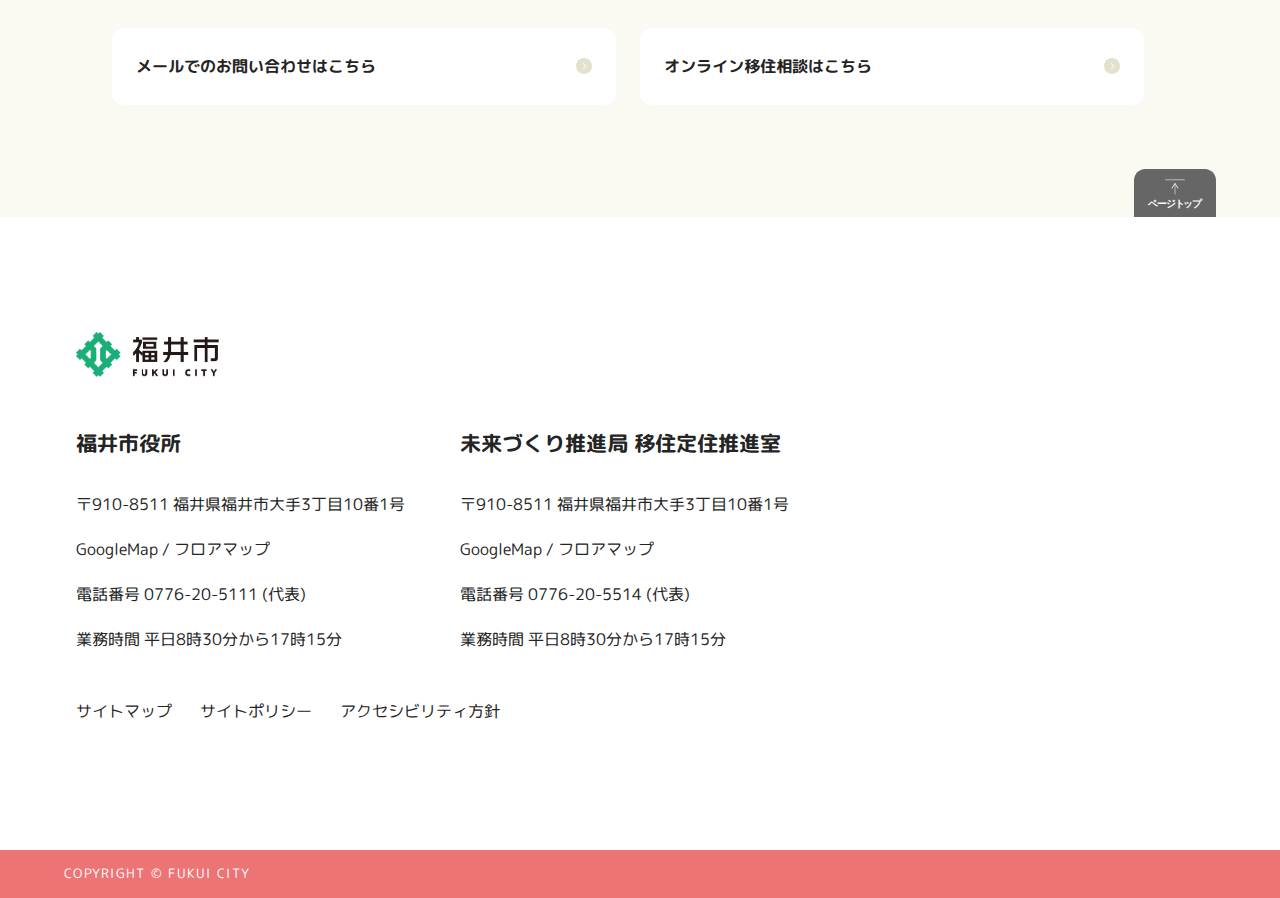
==== commit 592f3731: "Format code" ====
--- a/index.html
+++ b/index.html
@@ -128,8 +128,8 @@
           </ul>
           <a href="#" class="nav__button">オンライン移住相談</a>
         </nav>
-        <div class="controlpanel">
-          <ul class="controlpanel__controllers">
+        <div class="hero__controlpanel">
+          <ul class="controlpanel">
             <li class="controlpanel__controller --speaker">
               <a href="#" class="controlpanel__span --speaker" data-role="btnSpeaker">音声読み上げ</a>
             </li>
--- a/style.css
+++ b/style.css
@@ -311,6 +311,21 @@
 .--dark .hero__sitebrand.--mobile img, .--vivid .hero__sitebrand.--mobile img {
   filter: invert(1);
 }
+.hero__controlpanel {
+  position: fixed;
+  top: 0;
+  right: 0;
+  z-index: 900;
+  display: none;
+  padding: 0 1.5rem;
+  border-radius: 0 0 0 0.75rem;
+  background-color: var(--background-color-1);
+}
+@media (min-width: 900px) {
+  .hero__controlpanel {
+    display: block;
+  }
+}
 .hero__accessibility {
   display: inline-block;
   padding: 0.625rem;
@@ -445,6 +460,43 @@
 }
 .nav__button:hover {
   opacity: 0.85;
+}
+.nav.--drawermenu {
+  position: relative;
+  flex: 1 1 100%;
+  font-size: 1.2rem;
+  overflow: hidden;
+}
+.--drawermenu .nav__mainMenuItem {
+  border-bottom: 1px solid #cccccc;
+}
+.--drawermenu .nav__mainMenuItem:first-child {
+  border-top: 1px solid #cccccc;
+}
+.--drawermenu .nav__mainMenuItem > a {
+  color: var(--foreground-color);
+}
+.--drawermenu .nav__subMenuItem {
+  border-bottom: 1px solid #ffffff;
+}
+.--drawermenu .nav__subMenuItem:first-child {
+  border-top: 1px solid #ffffff;
+}
+.--drawermenu .nav__subMenuWrap {
+  z-index: 1120;
+  width: 100%;
+  height: 100%;
+  border-radius: 0;
+}
+.--drawermenu .nav__subMenuWrap:not(.--collapse) {
+  width: 100%;
+  left: 0;
+}
+.--drawermenu .nav__subMenuBack {
+  margin: 1.5rem 0 0.75rem;
+  padding: 0 2.25rem;
+  color: #ffffff;
+  font-size: 0.875em;
 }
 
 /*
@@ -529,43 +581,6 @@
 .drawerMenu__inner.--collapse {
   display: none;
 }
-.drawerMenu .nav {
-  position: relative;
-  flex: 1 1 100%;
-  font-size: 1.2rem;
-  overflow: hidden;
-}
-.drawerMenu .nav__mainMenuItem {
-  border-bottom: 1px solid #cccccc;
-}
-.drawerMenu .nav__mainMenuItem:first-child {
-  border-top: 1px solid #cccccc;
-}
-.drawerMenu .nav__mainMenuItem > a {
-  color: var(--foreground-color);
-}
-.drawerMenu .nav__subMenuItem {
-  border-bottom: 1px solid #ffffff;
-}
-.drawerMenu .nav__subMenuItem:first-child {
-  border-top: 1px solid #ffffff;
-}
-.drawerMenu .nav__subMenuWrap {
-  z-index: 1120;
-  width: 100%;
-  height: 100%;
-  border-radius: 0;
-}
-.drawerMenu .nav__subMenuWrap:not(.--collapse) {
-  width: 100%;
-  left: 0;
-}
-.drawerMenu .nav__subMenuBack {
-  margin: 1.5rem 0 0.75rem;
-  padding: 0 2.25rem;
-  color: #ffffff;
-  font-size: 0.875em;
-}
 
 .drawerMenuOverlay {
   position: fixed;
@@ -586,21 +601,6 @@
  * Control panel
  */
 .controlpanel {
-  position: fixed;
-  top: 0;
-  right: 0;
-  z-index: 900;
-  display: none;
-  padding: 0 1.5rem;
-  border-radius: 0 0 0 0.75rem;
-  background-color: var(--background-color-1);
-}
-@media (min-width: 900px) {
-  .controlpanel {
-    display: block;
-  }
-}
-.controlpanel__controllers {
   list-style: none;
   margin: 0;
   padding: 0;
@@ -610,6 +610,9 @@
   margin: 0.75rem;
   font-weight: 700;
   font-size: 0.75rem;
+}
+.--tooltip .controlpanel__controller {
+  display: block;
 }
 .controlpanel__span::before {
   content: "";
@@ -655,11 +658,15 @@
   top: calc(100% + 0.75rem);
   right: 3rem;
   z-index: 900;
+  display: none;
   opacity: 1;
   transition: opacity 0.35s linear;
 }
 .tooltip:not(.--active) {
   opacity: 0;
+}
+.tooltip:not(.--collapse) {
+  display: block;
 }
 .tooltip__inner {
   padding: 0.75rem;
@@ -678,9 +685,6 @@
           clip-path: polygon(50% 0, 100% 100%, 0 100%);
   background-color: var(--background-color-1);
 }
-.tooltip .controlpanel__controller {
-  display: block;
-}
 
 /*
  * News
@@ -690,7 +694,13 @@
   padding: 6rem 0;
 }
 .news__heading {
-  padding: 0 5.25rem;
+  margin-bottom: 3rem;
+  padding: 0 1.5rem;
+}
+@media (min-width: 900px) {
+  .news__heading {
+    padding: 0 5.25rem;
+  }
 }
 .news__info {
   display: flex;
@@ -783,6 +793,7 @@
   border-radius: 0.75rem;
   background-color: #ffffff;
   color: var(--default-foreground);
+  font-size: 0.875rem;
   text-align: center;
 }
 .tabpanel__tab a:hover {
@@ -792,6 +803,7 @@
 @media (min-width: 900px) {
   .tabpanel__tab a {
     padding-right: 1.5rem;
+    font-size: 1rem;
     text-align: left;
   }
   .tabpanel__tab a::after {
@@ -867,7 +879,12 @@
 }
 .interview__heading {
   margin-bottom: 3rem;
-  padding: 0 5.25rem;
+  padding: 0 1.5rem;
+}
+@media (min-width: 900px) {
+  .interview__heading {
+    padding: 0 5.25rem;
+  }
 }
 
 /**
@@ -930,7 +947,7 @@
 @media (min-width: 900px) {
   .slider__nav {
     position: absolute;
-    top: 6rem;
+    top: 0;
     right: 12.5%;
   }
 }
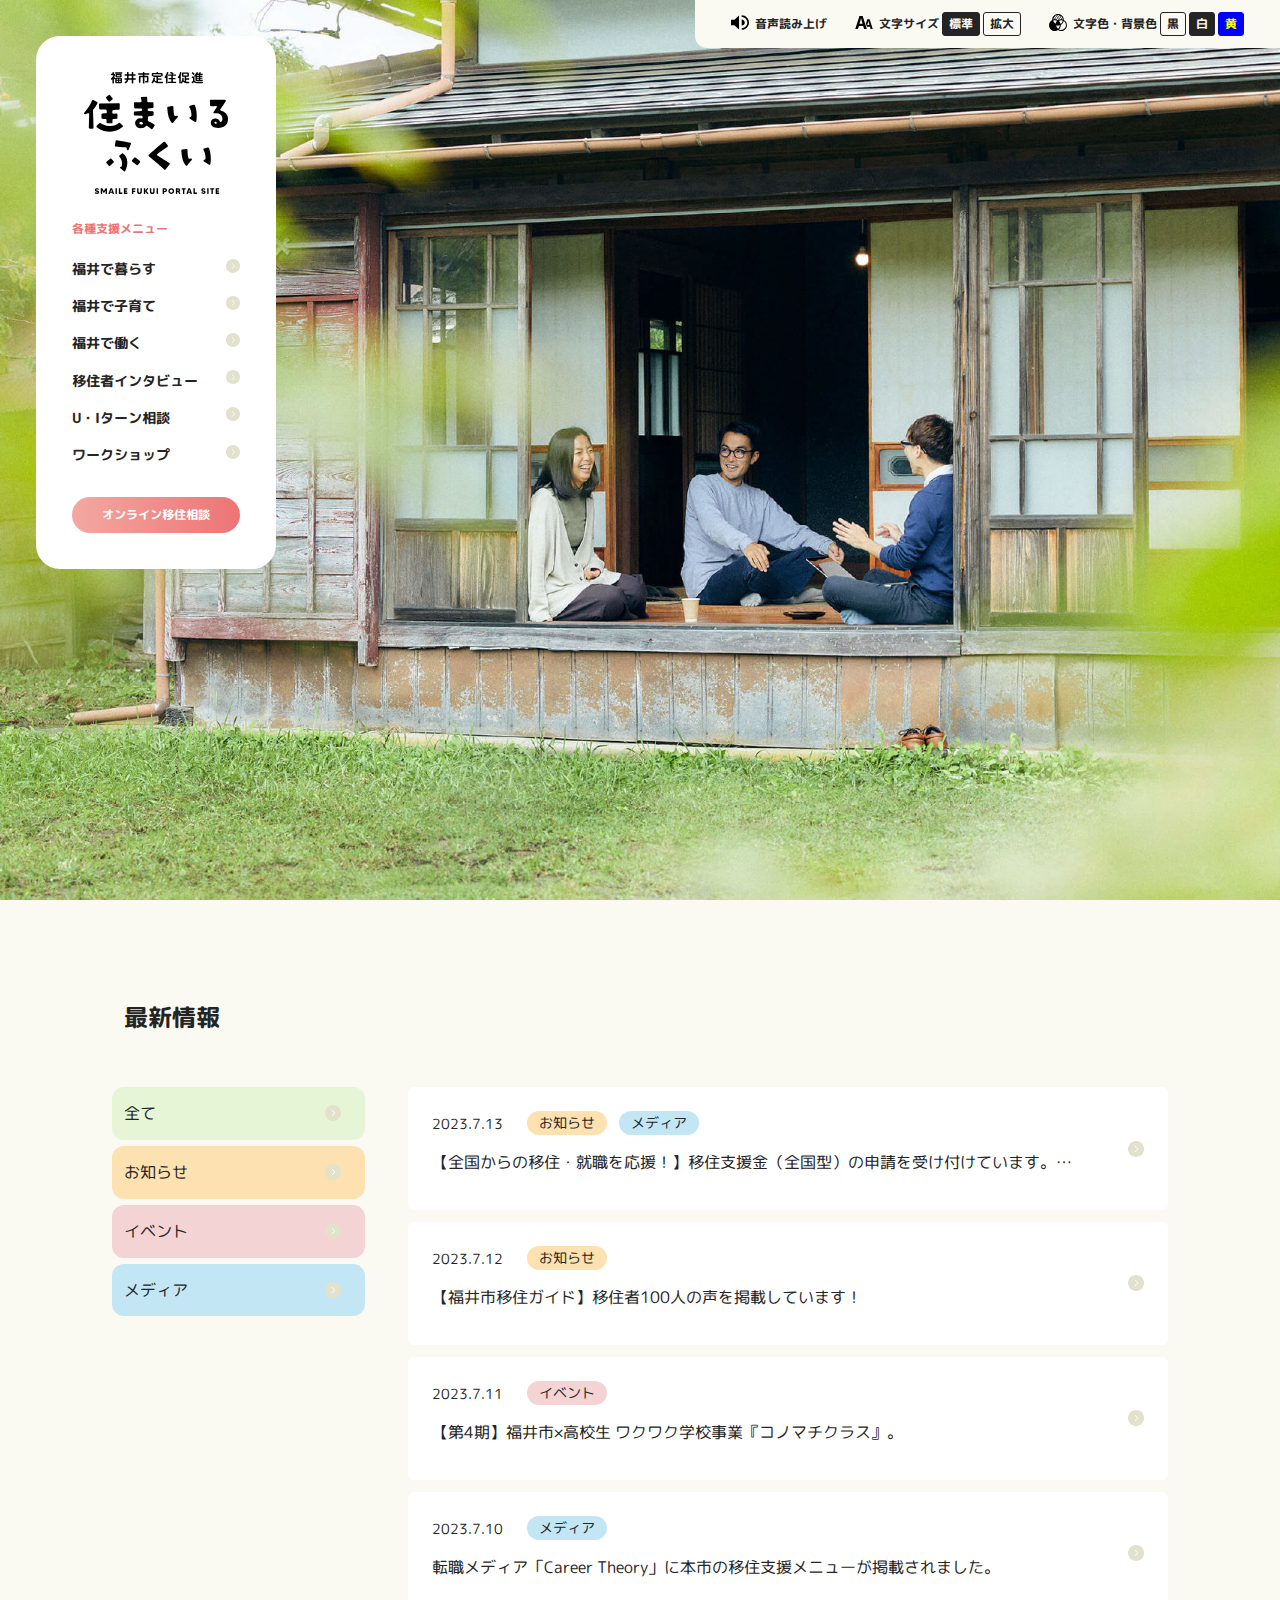
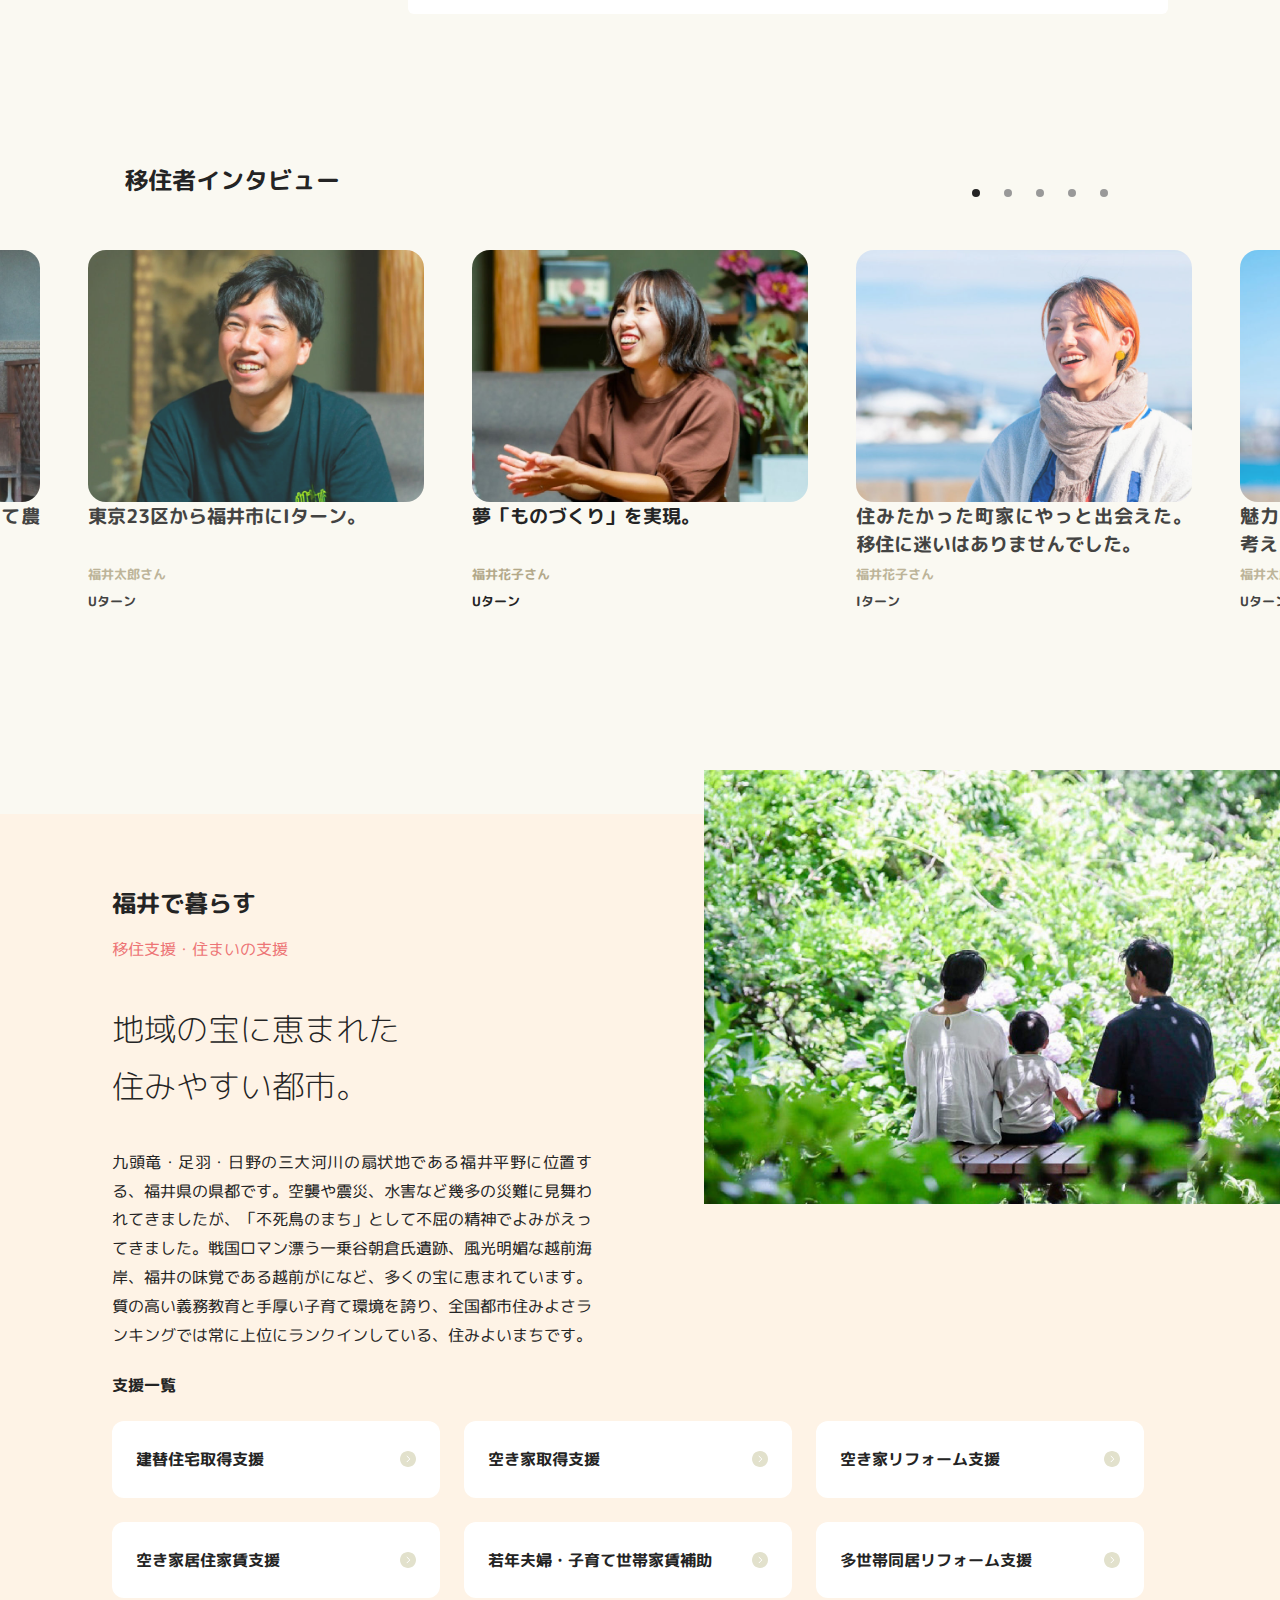
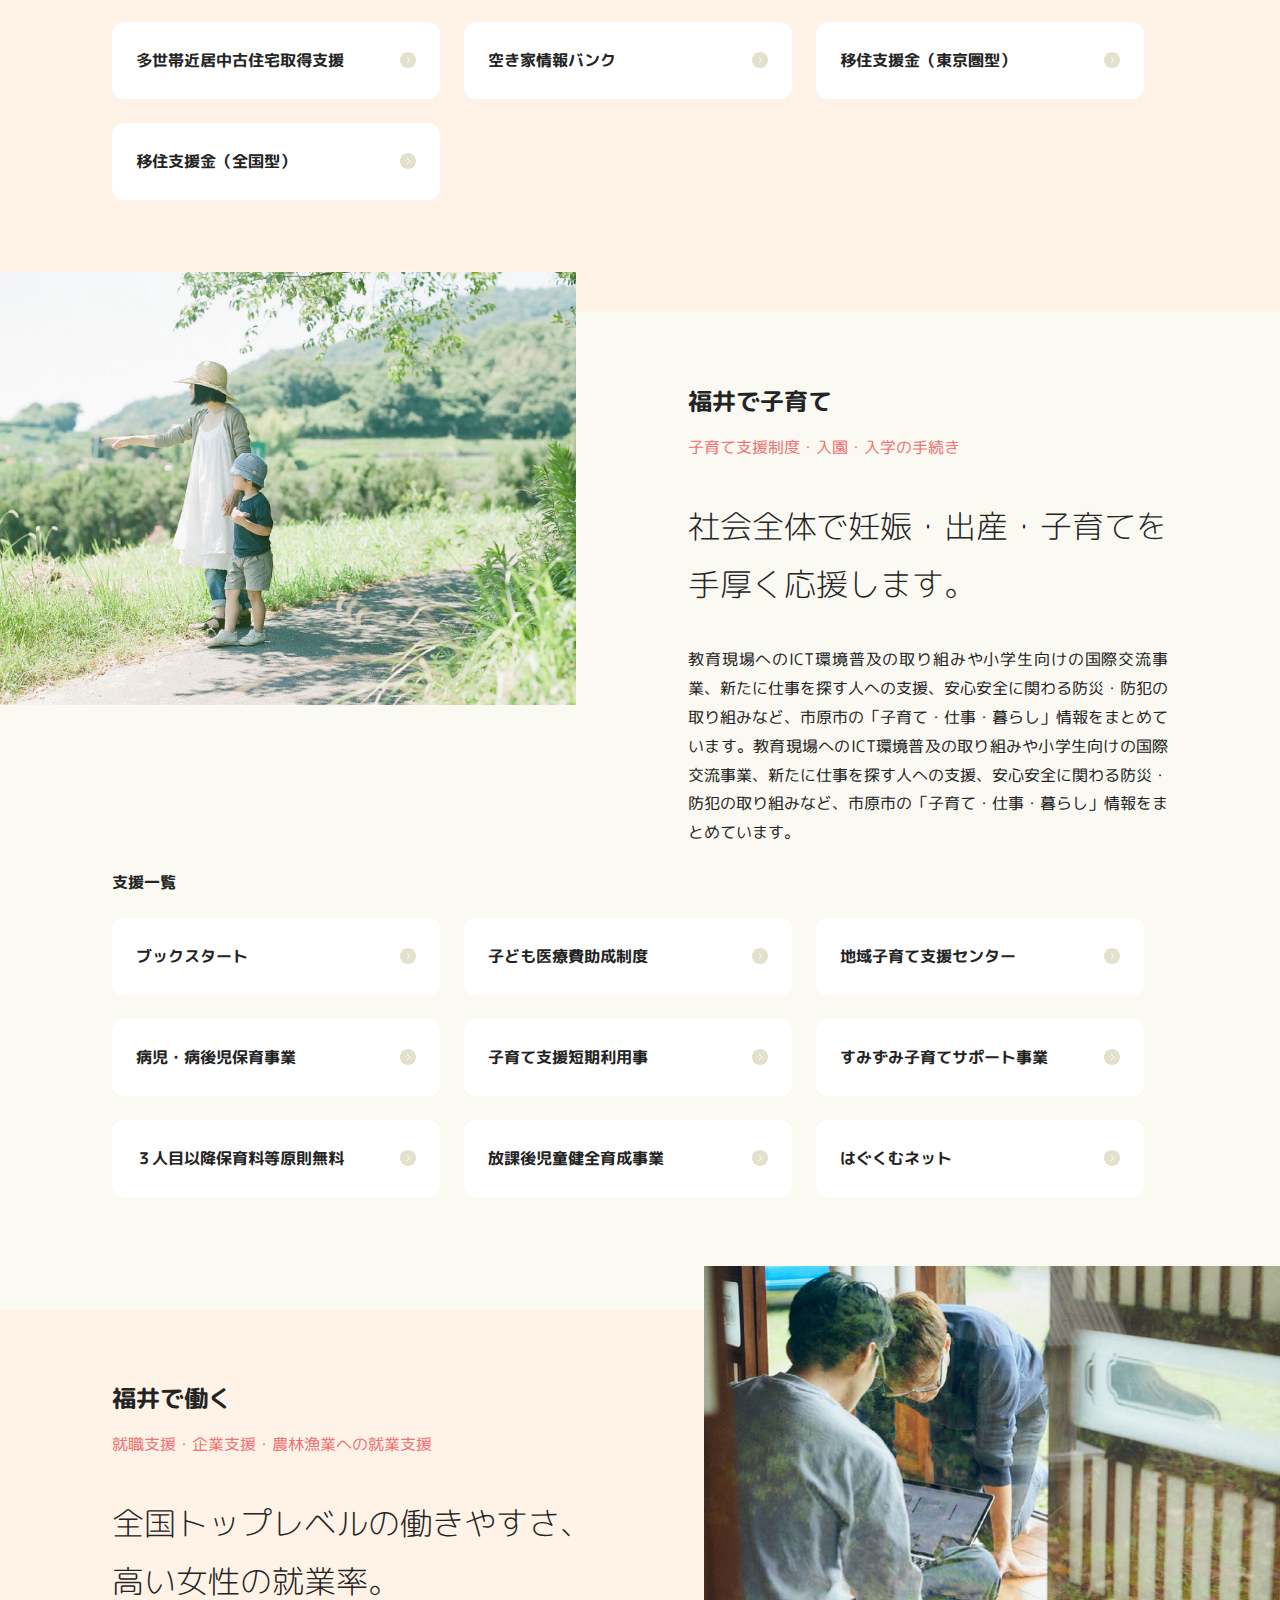
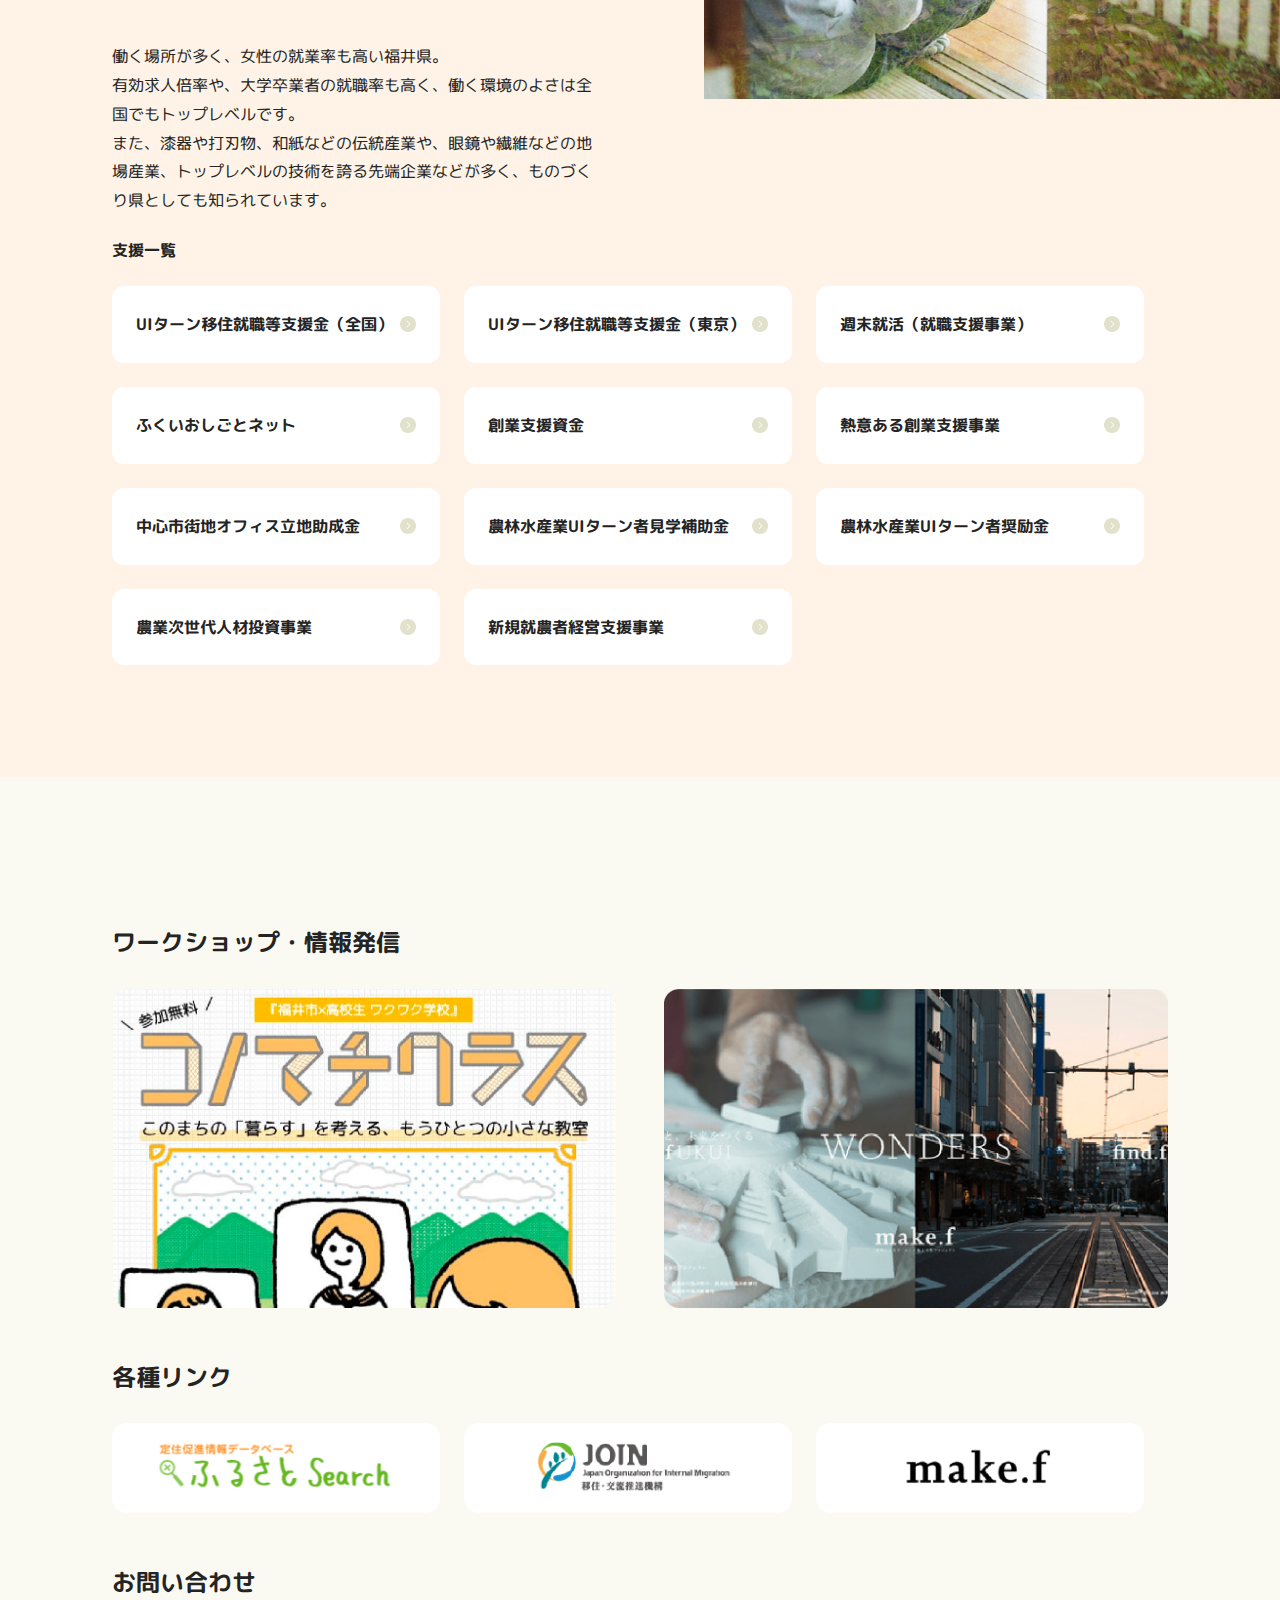
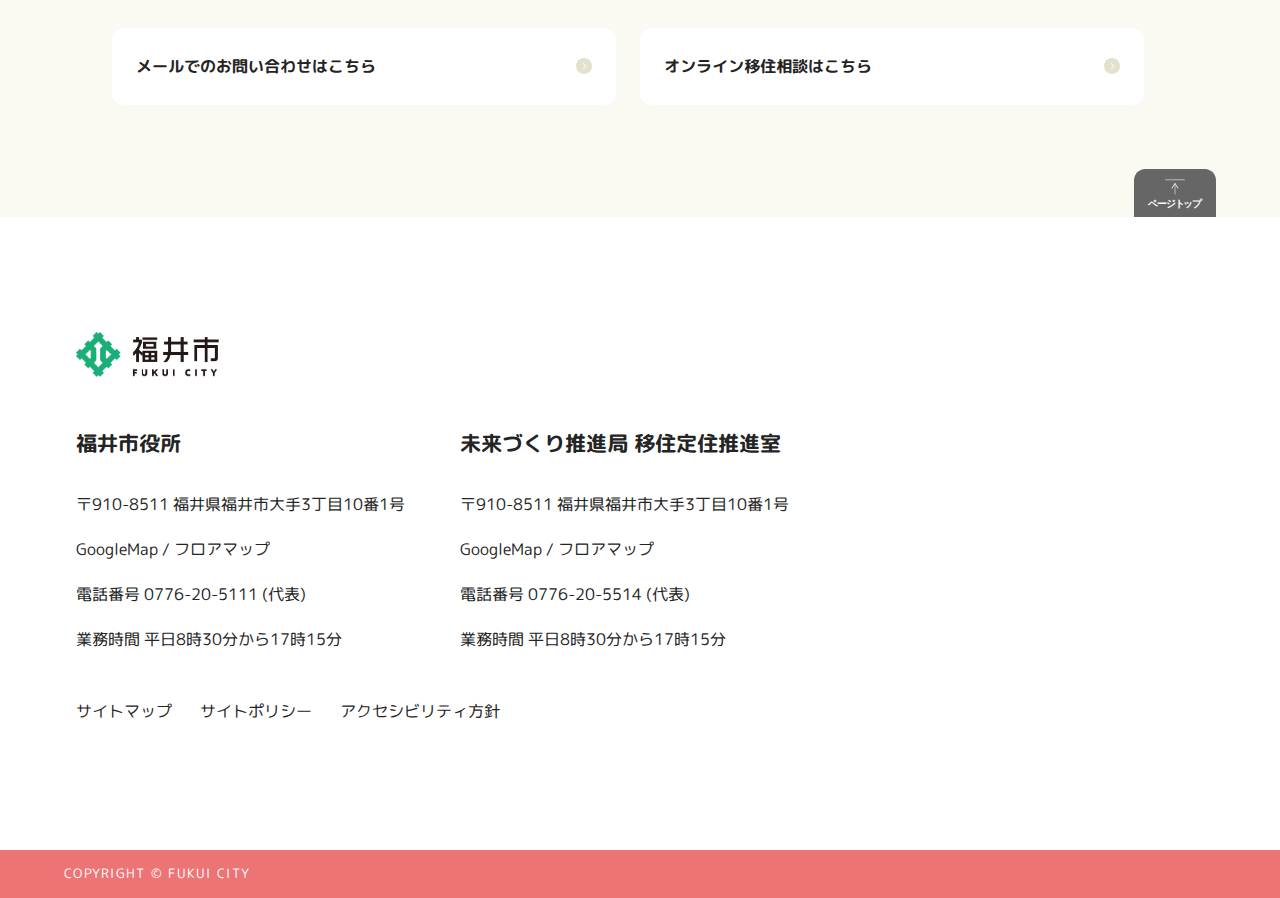
==== commit 9f8ca978: "Color the tabs" ====
--- a/index.html
+++ b/index.html
@@ -155,9 +155,9 @@
           <div class="tabpanel">
             <div class="tabpanel__tabs">
               <div class="tabpanel__tab"><a href="#" data-target-tag="0">全て</a></div>
-              <div class="tabpanel__tab"><a href="#" data-target-tag="1">お知らせ</a></div>
-              <div class="tabpanel__tab"><a href="#" data-target-tag="2">イベント</a></div>
-              <div class="tabpanel__tab"><a href="#" data-target-tag="3">メディア</a></div>
+              <div class="tabpanel__tab --info"><a href="#" data-target-tag="1">お知らせ</a></div>
+              <div class="tabpanel__tab --event"><a href="#" data-target-tag="2">イベント</a></div>
+              <div class="tabpanel__tab --media"><a href="#" data-target-tag="3">メディア</a></div>
             </div>
             <div class="tabpanel__panel">
               <ul class="tabpanel__panelItems">
--- a/style.css
+++ b/style.css
@@ -791,13 +791,13 @@
   margin-bottom: 0.375rem;
   padding: 0.75rem;
   border-radius: 0.75rem;
-  background-color: #ffffff;
+  background-color: #e6f5d6;
   color: var(--default-foreground);
   font-size: 0.875rem;
   text-align: center;
 }
 .tabpanel__tab a:hover {
-  background-color: #ed7475;
+  background-color: #9bd75b;
   color: #ffffff;
 }
 @media (min-width: 900px) {
@@ -818,6 +818,27 @@
   .tabpanel__tab a:hover::after {
     background: url("./assets/icon_more_hover.svg") no-repeat 50% 50%/contain scroll;
   }
+}
+.tabpanel__tab.--info a {
+  background-color: #fde1b0;
+}
+.tabpanel__tab.--info a:hover {
+  background-color: #f9a81b;
+  color: #ffffff;
+}
+.tabpanel__tab.--event a {
+  background-color: #f4d3d4;
+}
+.tabpanel__tab.--event a:hover {
+  background-color: #d5595c;
+  color: #ffffff;
+}
+.tabpanel__tab.--media a {
+  background-color: #c3e6f4;
+}
+.tabpanel__tab.--media a:hover {
+  background-color: #42b0dc;
+  color: #ffffff;
 }
 .tabpanel__panel {
   flex: 0 0 100%;
